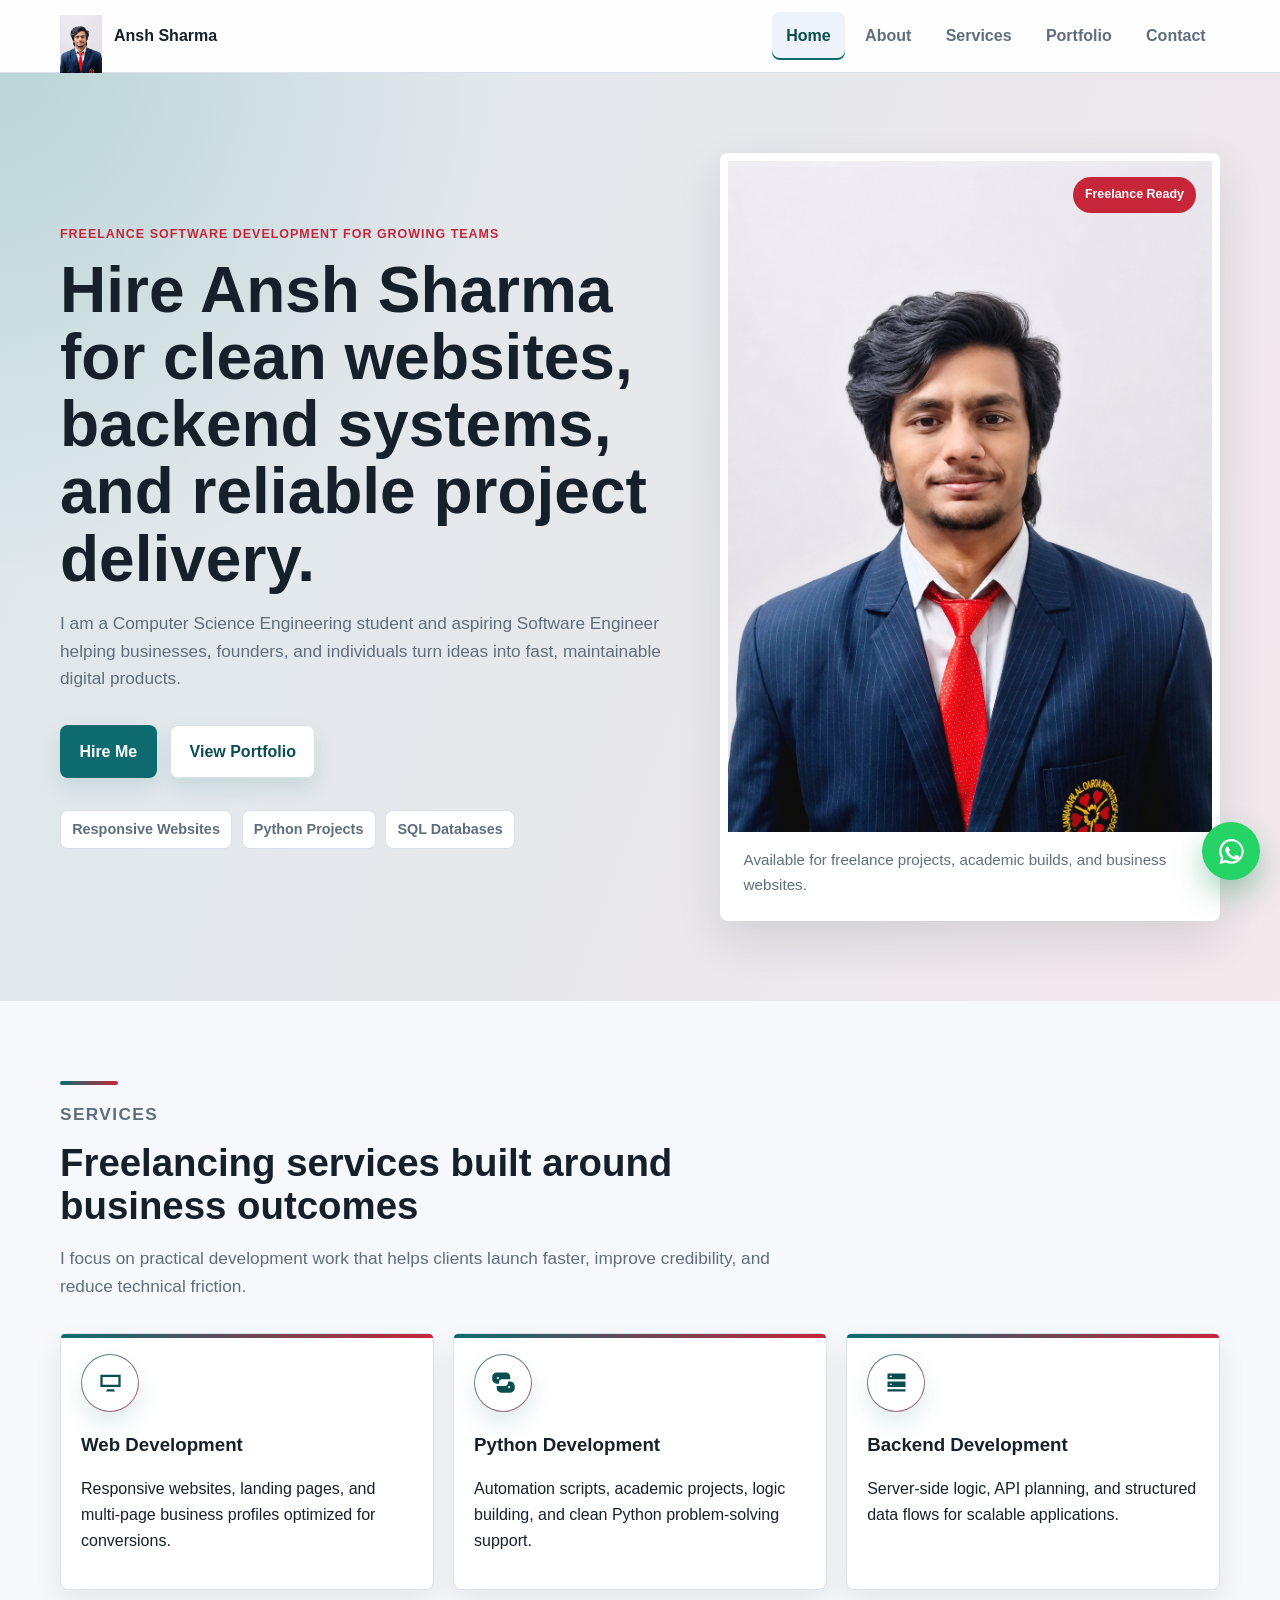
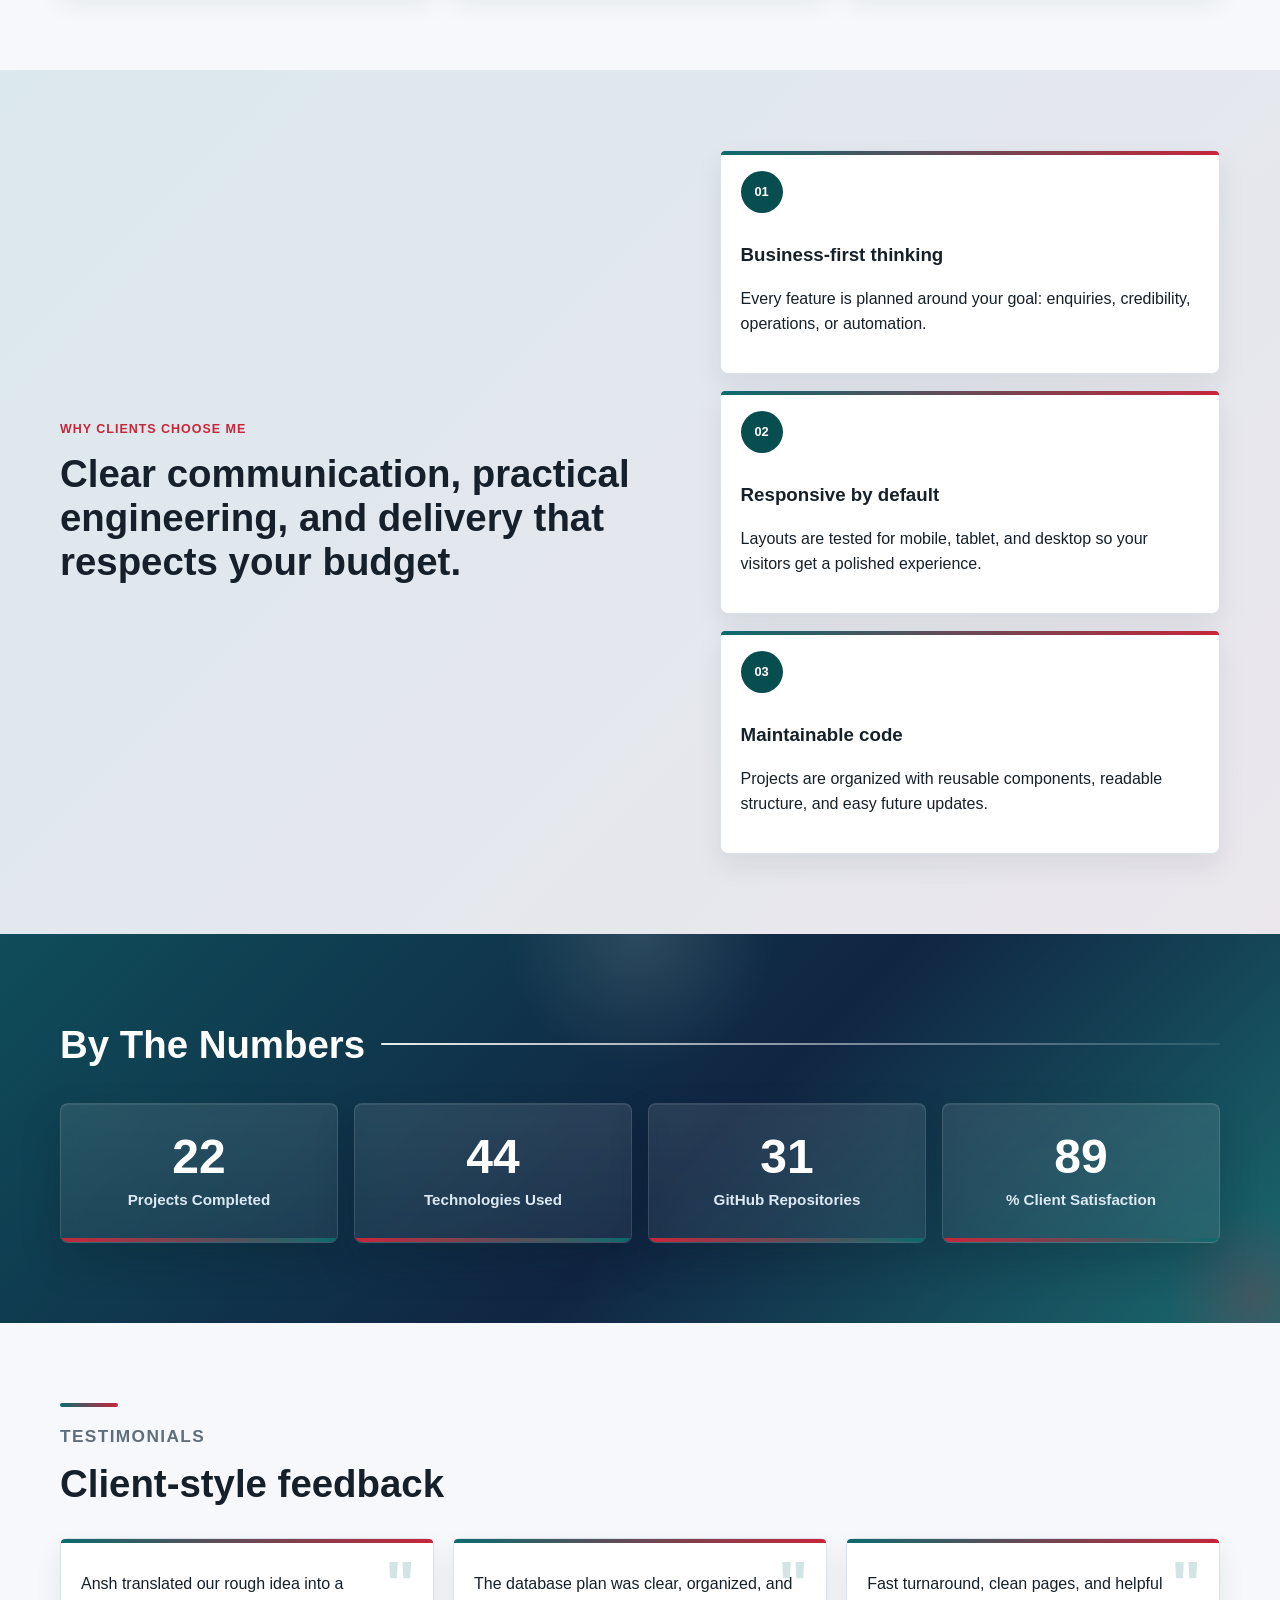
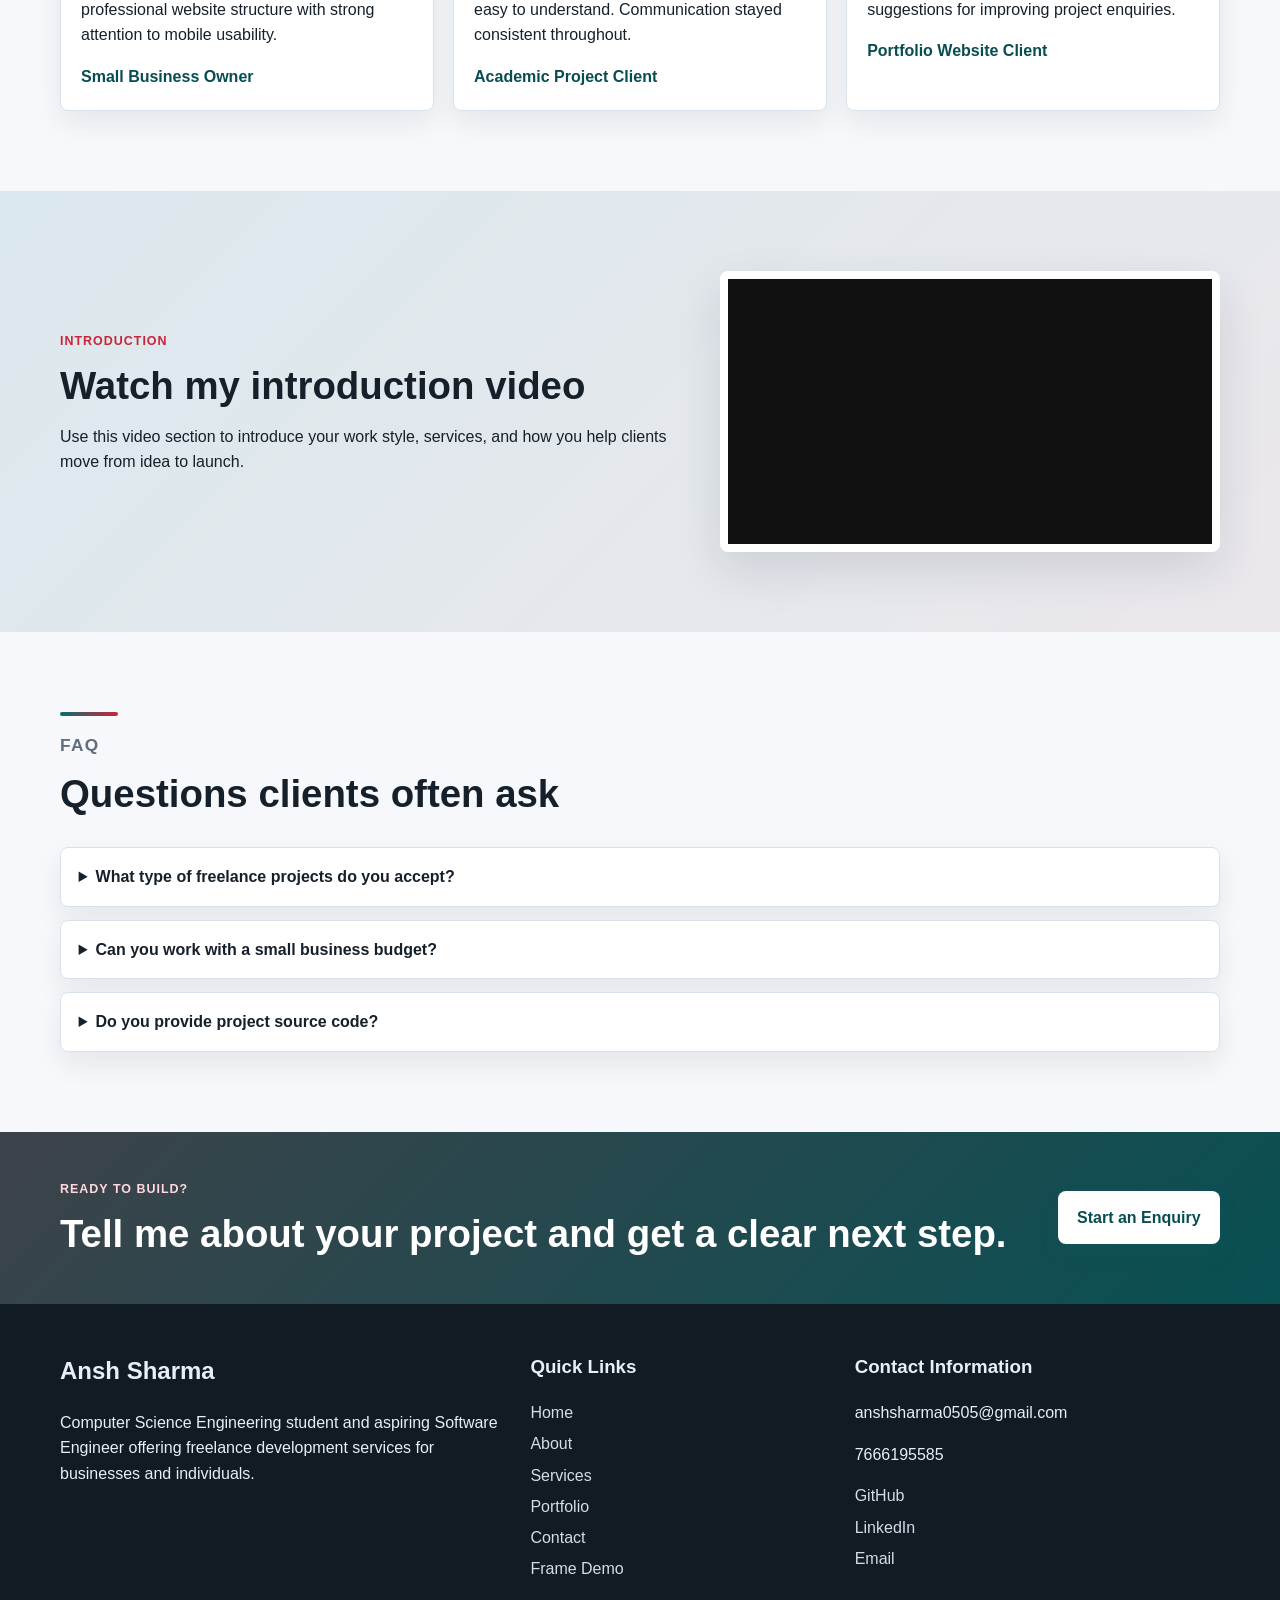
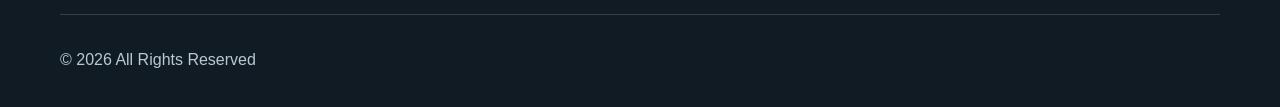
==== index.html @ fb0beac5 "first commit" ====
<!DOCTYPE html>
<html lang="en">
<head>
  <meta charset="UTF-8">
  <meta name="viewport" content="width=device-width, initial-scale=1.0">
  <title>Ansh Sharma | Freelance Software Engineer & Web Developer</title>
  <meta name="description" content="Hire Ansh Sharma, a Computer Science Engineering student and aspiring Software Engineer, for web development, Python development, backend APIs, SQL database design, bug fixing, and portfolio websites.">
  <meta name="keywords" content="Ansh Sharma, freelance web developer, software engineer, Python developer, SQL database design, backend developer, portfolio website developer">
  <meta name="author" content="Ansh Sharma">
  <link rel="canonical" href="https://example.com/">
  <meta property="og:title" content="Ansh Sharma | Freelance Software Engineer">
  <meta property="og:description" content="Client-focused web, Python, backend, SQL, and portfolio website development services.">
  <meta property="og:type" content="website">
  <meta property="og:url" content="https://example.com/">
  <meta property="og:image" content="https://example.com/images/ansh-sharma-profile.png">
  <meta name="twitter:card" content="summary_large_image">
  <meta name="twitter:title" content="Ansh Sharma | Freelance Software Engineer">
  <meta name="twitter:description" content="Freelance software development services for businesses, founders, and students.">
  <meta name="twitter:image" content="https://example.com/images/ansh-sharma-profile.png">
  <link rel="stylesheet" href="css/style.css">
  <script async src="https://www.googletagmanager.com/gtag/js?id=G-XXXXXXXXXX"></script>
  <script>
    window.dataLayer = window.dataLayer || [];
    function gtag(){dataLayer.push(arguments);}
    gtag('js', new Date());
    gtag('config', 'G-XXXXXXXXXX');
  </script>
  <script type="application/ld+json">
  {
    "@context": "https://schema.org",
    "@graph": [
      {
        "@type": "Person",
        "name": "Ansh Sharma",
        "jobTitle": "Freelance Software Engineer",
        "url": "https://example.com/",
        "image": "https://example.com/images/ansh-sharma-profile.png",
        "knowsAbout": ["Web Development", "Python Development", "SQL Database Design", "Backend Development", "Bug Fixing"]
      },
      {
        "@type": "LocalBusiness",
        "name": "Ansh Sharma Freelance Software Development",
        "url": "https://example.com/",
        "image": "https://example.com/images/ansh-sharma-profile.png",
        "priceRange": "$$",
        "address": {
          "@type": "PostalAddress",
          "addressCountry": "IN"
        }
      },
      {
        "@type": "Service",
        "name": "Freelance Software Development Services",
        "provider": {
          "@type": "Person",
          "name": "Ansh Sharma"
        },
        "serviceType": ["Web Development", "Python Development", "SQL Database Design", "Backend Development", "Portfolio Website Development"]
      }
    ]
  }
  </script>
</head>
<body>
  <a class="skip-link" href="#main">Skip to content</a>
  <div data-header></div>

  <main id="main">
    <section class="hero section" aria-labelledby="home-title">
      <div class="container hero-grid">
        <div class="hero-copy">
          <p class="eyebrow">Freelance software development for growing teams</p>
          <h1 id="home-title">Hire Ansh Sharma for clean websites, backend systems, and reliable project delivery.</h1>
          <p class="hero-text">I am a Computer Science Engineering student and aspiring Software Engineer helping businesses, founders, and individuals turn ideas into fast, maintainable digital products.</p>
          <div class="action-row">
            <a class="btn btn-primary" href="contact.html" data-track="hire_me">Hire Me</a>
            <a class="btn btn-secondary" href="portfolio.html">View Portfolio</a>
          </div>
          <div class="trust-strip" aria-label="Service strengths">
            <span>Responsive Websites</span>
            <span>Python Projects</span>
            <span>SQL Databases</span>
          </div>
        </div>
        <figure class="profile-panel">
          <picture>
            <img src="images/ansh-sharma-profile.png" alt="Professional profile photo of Ansh Sharma" width="1025" height="1536" loading="eager">
          </picture>
          <figcaption>Available for freelance projects, academic builds, and business websites.</figcaption>
        </figure>
      </div>
    </section>

    <section class="section" aria-labelledby="service-highlights">
      <div class="container">
        <div class="section-heading">
          <p class="eyebrow">Services</p>
          <h2 id="service-highlights">Freelancing services built around business outcomes</h2>
          <p>I focus on practical development work that helps clients launch faster, improve credibility, and reduce technical friction.</p>
        </div>
        <div class="service-grid compact">
          <article class="service-card">
            <span class="icon-box" aria-hidden="true"><svg viewBox="0 0 24 24"><path d="M3 5h18v11H3V5Zm2 2v7h14V7H5Zm4 11h6l1 2H8l1-2Z"/></svg></span>
            <h3>Web Development</h3>
            <p>Responsive websites, landing pages, and multi-page business profiles optimized for conversions.</p>
          </article>
          <article class="service-card">
            <span class="icon-box" aria-hidden="true"><svg viewBox="0 0 24 24"><path d="M10 3h4a4 4 0 0 1 4 4v2h-7a3 3 0 0 0-3 3v1H6a4 4 0 0 1-4-4V7a4 4 0 0 1 4-4h4Zm-3 4a1 1 0 1 0 0 2 1 1 0 0 0 0-2Zm7 14h-4a4 4 0 0 1-4-4v-2h7a3 3 0 0 0 3-3v-1h2a4 4 0 0 1 4 4v2a4 4 0 0 1-4 4h-4Zm3-4a1 1 0 1 0 0-2 1 1 0 0 0 0 2Z"/></svg></span>
            <h3>Python Development</h3>
            <p>Automation scripts, academic projects, logic building, and clean Python problem-solving support.</p>
          </article>
          <article class="service-card">
            <span class="icon-box" aria-hidden="true"><svg viewBox="0 0 24 24"><path d="M4 4h16v5H4V4Zm2 2v1h2V6H6Zm-2 5h16v5H4v-5Zm2 2v1h2v-1H6Zm-2 5h16v2H4v-2Z"/></svg></span>
            <h3>Backend Development</h3>
            <p>Server-side logic, API planning, and structured data flows for scalable applications.</p>
          </article>
        </div>
      </div>
    </section>

    <section class="section alt" aria-labelledby="benefits-title">
      <div class="container two-column">
        <div>
          <p class="eyebrow">Why clients choose me</p>
          <h2 id="benefits-title">Clear communication, practical engineering, and delivery that respects your budget.</h2>
        </div>
        <div class="benefit-list">
          <article>
            <span class="mini-icon">01</span>
            <h3>Business-first thinking</h3>
            <p>Every feature is planned around your goal: enquiries, credibility, operations, or automation.</p>
          </article>
          <article>
            <span class="mini-icon">02</span>
            <h3>Responsive by default</h3>
            <p>Layouts are tested for mobile, tablet, and desktop so your visitors get a polished experience.</p>
          </article>
          <article>
            <span class="mini-icon">03</span>
            <h3>Maintainable code</h3>
            <p>Projects are organized with reusable components, readable structure, and easy future updates.</p>
          </article>
        </div>
      </div>
    </section>

    <section class="section numbers-section" aria-labelledby="numbers-title">
      <div class="container">
        <div class="numbers-heading">
          <h2 id="numbers-title">By The Numbers</h2>
          <span class="heading-line" aria-hidden="true"></span>
        </div>
        <div class="numbers-grid" data-counter-section>
          <article class="number-card">
            <strong data-count="25">0</strong>
            <span>Projects Completed</span>
          </article>
          <article class="number-card">
            <strong data-count="50">0</strong>
            <span>Technologies Used</span>
          </article>
          <article class="number-card">
            <strong data-count="35">0</strong>
            <span>GitHub Repositories</span>
          </article>
          <article class="number-card">
            <strong data-count="100">0</strong>
            <span>% Client Satisfaction</span>
          </article>
        </div>
      </div>
    </section>

    <section class="section" aria-labelledby="testimonials-title">
      <div class="container">
        <div class="section-heading">
          <p class="eyebrow">Testimonials</p>
          <h2 id="testimonials-title">Client-style feedback</h2>
        </div>
        <div class="testimonial-grid">
          <blockquote>
            <p>Ansh translated our rough idea into a professional website structure with strong attention to mobile usability.</p>
            <cite>Small Business Owner</cite>
          </blockquote>
          <blockquote>
            <p>The database plan was clear, organized, and easy to understand. Communication stayed consistent throughout.</p>
            <cite>Academic Project Client</cite>
          </blockquote>
          <blockquote>
            <p>Fast turnaround, clean pages, and helpful suggestions for improving project enquiries.</p>
            <cite>Portfolio Website Client</cite>
          </blockquote>
        </div>
      </div>
    </section>

    <section class="section alt" aria-labelledby="intro-video-title">
      <div class="container video-layout">
        <div>
          <p class="eyebrow">Introduction</p>
          <h2 id="intro-video-title">Watch my introduction video</h2>
          <p>Use this video section to introduce your work style, services, and how you help clients move from idea to launch.</p>
        </div>
        <div class="video-frame">
          <iframe width="560" height="315" src="https://www.youtube.com/embed/Akv9d1X_qKA?si=hVdNcwXOrkPX4GkA" title="YouTube video player" allow="accelerometer; autoplay; clipboard-write; encrypted-media; gyroscope; picture-in-picture; web-share" referrerpolicy="strict-origin-when-cross-origin" allowfullscreen loading="lazy"></iframe>
        </div>
      </div>
    </section>

    <section class="section" aria-labelledby="faq-title">
      <div class="container">
        <div class="section-heading">
          <p class="eyebrow">FAQ</p>
          <h2 id="faq-title">Questions clients often ask</h2>
        </div>
        <div class="faq-list">
          <details>
            <summary>What type of freelance projects do you accept?</summary>
            <p>I accept websites, Python applications, SQL database work, backend features, bug fixing, and portfolio website development.</p>
          </details>
          <details>
            <summary>Can you work with a small business budget?</summary>
            <p>Yes. I can scope the project in phases so the most valuable features are delivered first.</p>
          </details>
          <details>
            <summary>Do you provide project source code?</summary>
            <p>Yes. Final deliverables can include source code, documentation, deployment notes, and a handover call.</p>
          </details>
        </div>
      </div>
    </section>

    <section class="cta-band" aria-labelledby="home-cta">
      <div class="container cta-inner">
        <div>
          <p class="eyebrow">Ready to build?</p>
          <h2 id="home-cta">Tell me about your project and get a clear next step.</h2>
        </div>
        <a class="btn btn-light" href="contact.html" data-track="hire_me">Start an Enquiry</a>
      </div>
    </section>
  </main>

  <a class="whatsapp-float" href="https://wa.me/917666195585" target="_blank" rel="noopener" aria-label="Chat with Ansh Sharma on WhatsApp">
    <svg viewBox="0 0 32 32" aria-hidden="true">
      <path d="M16.02 3.2A12.72 12.72 0 0 0 5.14 22.5L3.7 28.8l6.43-1.5A12.73 12.73 0 1 0 16.02 3.2Zm0 2.3a10.43 10.43 0 0 1 8.78 16.05 10.42 10.42 0 0 1-13.96 3.32l-.45-.27-3.55.83.8-3.45-.3-.48A10.42 10.42 0 0 1 16.02 5.5Zm-4.36 5.48c-.24 0-.63.09-.96.45-.33.36-1.26 1.23-1.26 3 0 1.77 1.29 3.48 1.47 3.72.18.24 2.49 3.99 6.16 5.43 3.05 1.2 3.67.96 4.33.9.66-.06 2.13-.87 2.43-1.71.3-.84.3-1.56.21-1.71-.09-.15-.33-.24-.69-.42-.36-.18-2.13-1.05-2.46-1.17-.33-.12-.57-.18-.81.18-.24.36-.93 1.17-1.14 1.41-.21.24-.42.27-.78.09-.36-.18-1.52-.56-2.9-1.79-1.07-.95-1.79-2.13-2-2.49-.21-.36-.02-.55.16-.73.16-.16.36-.42.54-.63.18-.21.24-.36.36-.6.12-.24.06-.45-.03-.63-.09-.18-.81-1.95-1.11-2.67-.29-.7-.59-.6-.81-.61h-.71Z"/>
    </svg>
  </a>
  <div data-footer></div>
  <script src="js/script.js" defer></script>
</body>
</html>
---- css/style.css ----
:root {
  --bg: #f6f8fb;
  --surface: #ffffff;
  --surface-strong: #edf3f8;
  --text: #16202a;
  --muted: #5f6e7d;
  --primary: #0d6b6f;
  --primary-dark: #084d50;
  --accent: #c7263a;
  --line: #d9e2ea;
  --shadow: 0 18px 45px rgba(25, 40, 56, 0.12);
  --shadow-soft: 0 12px 28px rgba(25, 40, 56, 0.08);
  --radius: 8px;
  --max: 1160px;
}

* {
  box-sizing: border-box;
}

html {
  scroll-behavior: smooth;
}

body {
  margin: 0;
  font-family: Arial, Helvetica, sans-serif;
  line-height: 1.6;
  color: var(--text);
  background:
    linear-gradient(180deg, rgba(237, 243, 248, 0.9), rgba(246, 248, 251, 0) 420px),
    var(--bg);
}

img,
iframe {
  max-width: 100%;
}

img {
  display: block;
  height: auto;
}

a {
  color: inherit;
}

.skip-link,
.visually-hidden {
  position: absolute;
  width: 1px;
  height: 1px;
  overflow: hidden;
  clip: rect(0, 0, 0, 0);
  white-space: nowrap;
}

.skip-link:focus {
  z-index: 1000;
  width: auto;
  height: auto;
  clip: auto;
  top: 1rem;
  left: 1rem;
  padding: 0.75rem 1rem;
  background: var(--text);
  color: #fff;
}

.container {
  width: min(100% - 2rem, var(--max));
  margin: 0 auto;
}

.narrow {
  max-width: 820px;
}

.site-header {
  position: sticky;
  top: 0;
  z-index: 100;
  background: rgba(255, 255, 255, 0.9);
  border-bottom: 1px solid var(--line);
  backdrop-filter: blur(14px);
}

.nav-wrap {
  min-height: 72px;
  display: flex;
  align-items: center;
  justify-content: space-between;
  gap: 1rem;
}

.brand {
  display: inline-flex;
  align-items: center;
  gap: 0.75rem;
  text-decoration: none;
  font-weight: 800;
}

.brand-mark {
  width: 42px;
  height: 42px;
  display: grid;
  place-items: center;
  border-radius: 50%;
  background: linear-gradient(135deg, var(--primary), var(--accent));
  color: #fff;
  letter-spacing: 0;
}

.nav-toggle {
  display: none;
  width: 44px;
  height: 44px;
  border: 1px solid var(--line);
  background: #fff;
  border-radius: var(--radius);
  cursor: pointer;
}

.nav-toggle span {
  display: block;
  width: 20px;
  height: 2px;
  margin: 5px auto;
  background: var(--text);
}

.nav-list {
  display: flex;
  align-items: center;
  gap: 0.35rem;
  margin: 0;
  padding: 0;
  list-style: none;
}

.nav-list a {
  display: block;
  padding: 0.7rem 0.9rem;
  border-radius: var(--radius);
  text-decoration: none;
  font-weight: 700;
  color: var(--muted);
}

.nav-list a:hover,
.nav-list a.active {
  color: var(--primary-dark);
  background: var(--surface-strong);
}

.nav-list a.active {
  box-shadow: inset 0 -2px 0 var(--primary);
}

.section,
.page-hero {
  padding: 5rem 0;
}

.alt {
  background:
    linear-gradient(135deg, rgba(13, 107, 111, 0.08), rgba(199, 38, 58, 0.06)),
    var(--surface-strong);
}

.hero {
  min-height: calc(100vh - 72px);
  display: flex;
  align-items: center;
  background:
    radial-gradient(circle at top left, rgba(13, 107, 111, 0.16), transparent 32rem),
    linear-gradient(110deg, rgba(13, 107, 111, 0.11), rgba(199, 38, 58, 0.08)),
    var(--bg);
}

.hero-copy {
  position: relative;
}

.hero-grid,
.page-hero-grid,
.two-column,
.video-layout,
.contact-grid,
.info-grid {
  display: grid;
  grid-template-columns: 1.1fr 0.9fr;
  gap: 3rem;
  align-items: center;
}

.hero-copy h1,
.page-hero h1 {
  margin: 0;
  font-size: clamp(2.2rem, 5vw, 4.8rem);
  line-height: 1.05;
  letter-spacing: 0;
}

.hero-text,
.page-hero p,
.section-heading p {
  color: var(--muted);
  font-size: 1.08rem;
}

.eyebrow {
  margin: 0 0 0.75rem;
  color: var(--accent);
  font-size: 0.78rem;
  font-weight: 800;
  letter-spacing: 0.08em;
  text-transform: uppercase;
}

.action-row {
  display: flex;
  flex-wrap: wrap;
  gap: 0.85rem;
  margin: 2rem 0;
}

.btn {
  display: inline-flex;
  align-items: center;
  justify-content: center;
  min-height: 46px;
  padding: 0.78rem 1.15rem;
  border: 1px solid transparent;
  border-radius: var(--radius);
  font-weight: 800;
  text-decoration: none;
  cursor: pointer;
  box-shadow: 0 10px 20px rgba(13, 107, 111, 0.12);
  transition: transform 0.2s ease, background 0.2s ease, box-shadow 0.2s ease;
}

.btn:hover {
  transform: translateY(-2px);
  box-shadow: 0 14px 26px rgba(13, 107, 111, 0.18);
}

.btn-primary,
.btn-small {
  background: var(--primary);
  color: #fff;
}

.btn-secondary {
  background: #fff;
  color: var(--primary-dark);
  border-color: var(--line);
}

.btn-light {
  background: #fff;
  color: var(--primary-dark);
}

.btn-small {
  min-height: 40px;
  padding: 0.6rem 0.85rem;
  font-size: 0.9rem;
}

.trust-strip,
.skill-cloud,
.project-actions,
.social-links,
.footer-links {
  display: flex;
  flex-wrap: wrap;
  gap: 0.6rem;
}

.trust-strip span,
.skill-cloud span,
.tech-list {
  padding: 0.45rem 0.7rem;
  border: 1px solid var(--line);
  border-radius: var(--radius);
  background: #fff;
  color: var(--muted);
  font-weight: 700;
  font-size: 0.9rem;
}

.profile-panel,
.page-photo {
  overflow: hidden;
  border-radius: var(--radius);
  box-shadow: var(--shadow);
  background: #fff;
}

.profile-panel,
.page-photo {
  overflow: hidden;
  border-radius: var(--radius);
  box-shadow: var(--shadow);
  background: #fff;
}

.profile-panel {
  position: relative;
  margin: 0;
  border: 8px solid #fff;
}

.profile-panel::after {
  content: "Freelance Ready";
  position: absolute;
  right: 1rem;
  top: 1rem;
  padding: 0.5rem 0.75rem;
  border-radius: 999px;
  background: var(--accent);
  color: #fff;
  font-size: 0.78rem;
  font-weight: 800;
}

.profile-panel img {
  width: 100%;
  max-height: 680px;
  object-fit: cover;
  object-position: center top;
}

.profile-panel figcaption {
  padding: 1rem;
  color: var(--muted);
  font-size: 0.95rem;
}

.page-photo {
  width: min(100%, 360px);
  justify-self: end;
  aspect-ratio: 4 / 5;
  object-fit: cover;
  object-position: center top;
}

.section-heading {
  max-width: 760px;
  margin-bottom: 2rem;
}

.section-heading::before {
  content: "";
  display: block;
  width: 58px;
  height: 4px;
  margin-bottom: 1rem;
  border-radius: 999px;
  background: linear-gradient(90deg, var(--primary), var(--accent));
}

.section-heading h2,
.two-column h2,
.video-layout h2,
.cta-inner h2 {
  margin: 0;
  font-size: clamp(1.75rem, 3vw, 2.6rem);
  line-height: 1.14;
  letter-spacing: 0;
}

.numbers-section {
  position: relative;
  overflow: hidden;
  background:
    radial-gradient(circle at top, rgba(255, 255, 255, 0.12), transparent 18%),
    linear-gradient(135deg, #0f4d5a, #102542 55%, #1a6a6f);
  color: #f8fbff;
}

.numbers-section::before {
  content: "";
  position: absolute;
  inset: auto -4rem -4rem auto;
  width: 180px;
  height: 180px;
  background: radial-gradient(circle, rgba(199, 38, 58, 0.22), transparent 70%);
  pointer-events: none;
}

.numbers-heading {
  display: flex;
  align-items: center;
  justify-content: space-between;
  gap: 1rem;
  margin-bottom: 1.75rem;
}

.numbers-heading h2 {
  margin: 0;
  font-size: clamp(1.9rem, 3vw, 2.7rem);
  color: #fff;
}

.heading-line {
  flex: 1;
  height: 2px;
  border-radius: 999px;
  background: linear-gradient(90deg, rgba(255, 255, 255, 0.9), rgba(255, 255, 255, 0.1));
}

.numbers-grid {
  display: grid;
  grid-template-columns: repeat(4, 1fr);
  gap: 1rem;
}

.number-card {
  position: relative;
  overflow: hidden;
  padding: 1.8rem 1rem;
  text-align: center;
  background: linear-gradient(180deg, rgba(255, 255, 255, 0.1), rgba(255, 255, 255, 0.06));
  border: 1px solid rgba(255, 255, 255, 0.12);
  border-radius: var(--radius);
  backdrop-filter: blur(6px);
  box-shadow: inset 0 1px 0 rgba(255, 255, 255, 0.08), 0 18px 40px rgba(5, 16, 28, 0.18);
}

.number-card::after {
  content: "";
  position: absolute;
  inset: auto 0 0;
  height: 4px;
  background: linear-gradient(90deg, var(--accent), var(--primary));
}

.number-card strong {
  display: block;
  margin-bottom: 0.4rem;
  font-size: clamp(2.2rem, 4vw, 3rem);
  line-height: 1;
  color: #fff;
}

.number-card span {
  color: #dce9f4;
  font-size: 0.95rem;
  font-weight: 700;
}

.service-grid,
.testimonial-grid,
.project-grid {
  display: grid;
  grid-template-columns: repeat(3, 1fr);
  gap: 1.2rem;
}

.service-grid.compact {
  grid-template-columns: repeat(3, 1fr);
}

.service-card,
.project-card,
blockquote,
.enquiry-form,
.contact-aside,
.info-grid article,
.timeline article,
.benefit-list article {
  background: var(--surface);
  border: 1px solid var(--line);
  border-radius: var(--radius);
  position: relative;
  box-shadow: var(--shadow-soft);
  transition: transform 0.22s ease, box-shadow 0.22s ease, border-color 0.22s ease;
}

.service-card::before,
.project-card::before,
.benefit-list article::before,
blockquote::before {
  content: "";
  position: absolute;
  inset: 0 0 auto 0;
  height: 4px;
  border-radius: var(--radius) var(--radius) 0 0;
  background: linear-gradient(90deg, var(--primary), var(--accent));
}

.service-card:hover,
.project-card:hover,
.benefit-list article:hover,
blockquote:hover {
  transform: translateY(-5px);
  border-color: rgba(13, 107, 111, 0.32);
  box-shadow: var(--shadow);
}

.service-card,
blockquote,
.info-grid article,
.timeline article,
.benefit-list article {
  padding: 1.25rem;
}

.icon-box {
  width: 58px;
  height: 58px;
  display: inline-grid;
  place-items: center;
  border: 1px solid rgba(13, 107, 111, 0.16);
  border-radius: 50%;
  background:
    linear-gradient(#fff, #fff) padding-box,
    linear-gradient(135deg, rgba(13, 107, 111, 0.75), rgba(199, 38, 58, 0.75)) border-box;
  color: var(--primary-dark);
  font-weight: 900;
  font-size: 0.9rem;
  box-shadow: 0 12px 22px rgba(13, 107, 111, 0.12);
}

.icon-box svg {
  width: 27px;
  height: 27px;
  fill: currentColor;
}

.service-card h3,
.benefit-list h3,
.project-card h3 {
  margin-bottom: 0.4rem;
}

.mini-icon {
  display: inline-grid;
  width: 42px;
  height: 42px;
  margin-bottom: 0.5rem;
  place-items: center;
  border-radius: 50%;
  background: var(--primary-dark);
  color: #fff;
  font-size: 0.8rem;
  font-weight: 900;
}

.benefit-list {
  display: grid;
  gap: 1rem;
}

.testimonial-grid blockquote {
  margin: 0;
  padding-top: 2rem;
}

blockquote p {
  margin-top: 0;
}

blockquote::after {
  content: '"';
  position: absolute;
  top: 0.85rem;
  right: 1.1rem;
  color: rgba(13, 107, 111, 0.18);
  font-size: 4rem;
  line-height: 1;
  font-weight: 900;
}

cite {
  color: var(--primary-dark);
  font-weight: 800;
  font-style: normal;
}

.video-frame,
.map-frame {
  position: relative;
  overflow: hidden;
  border-radius: var(--radius);
  background: #111;
  box-shadow: var(--shadow);
}

.video-frame {
  border: 8px solid #fff;
}

.video-frame {
  aspect-ratio: 16 / 9;
}

.video-frame iframe,
.map-frame iframe,
.frame-demo-grid iframe {
  width: 100%;
  height: 100%;
  border: 0;
}

.faq-list {
  display: grid;
  gap: 0.8rem;
}

details {
  padding: 1rem 1.1rem;
  border: 1px solid var(--line);
  border-radius: var(--radius);
  background: #fff;
  box-shadow: var(--shadow-soft);
}

summary {
  cursor: pointer;
  font-weight: 800;
}

.cta-band {
  padding: 3rem 0;
  background:
    linear-gradient(135deg, rgba(199, 38, 58, 0.28), rgba(13, 107, 111, 0.1)),
    var(--primary-dark);
  color: #fff;
}

.cta-inner {
  display: flex;
  align-items: center;
  justify-content: space-between;
  gap: 1.5rem;
}

.cta-band .eyebrow {
  color: #ffd7dd;
}

.timeline {
  display: grid;
  gap: 1rem;
}

.timeline h2 {
  margin-bottom: 0.5rem;
}

.timeline span {
  color: var(--accent);
  font-weight: 800;
}

.check-list {
  padding-left: 1.1rem;
}

.project-card {
  overflow: hidden;
}

.project-card img {
  width: 100%;
  aspect-ratio: 16 / 10;
  object-fit: cover;
  background: var(--surface-strong);
}

.project-body {
  padding: 1.1rem;
}

.project-actions {
  align-items: center;
  justify-content: space-between;
}

.text-link {
  color: var(--primary-dark);
  font-weight: 800;
  text-underline-offset: 0.2em;
}

.project-modal {
  width: min(720px, calc(100% - 2rem));
  border: 1px solid var(--line);
  border-radius: var(--radius);
  padding: 1.5rem;
  box-shadow: var(--shadow);
}

.project-modal::backdrop {
  background: rgba(11, 21, 31, 0.62);
}

.modal-close {
  position: absolute;
  top: 0.75rem;
  right: 0.75rem;
  width: 38px;
  height: 38px;
  border: 1px solid var(--line);
  border-radius: var(--radius);
  background: #fff;
  cursor: pointer;
  font-size: 1.4rem;
}

.contact-grid {
  align-items: start;
}

.enquiry-form,
.contact-aside {
  padding: 1.3rem;
}

.form-grid {
  display: grid;
  grid-template-columns: repeat(2, 1fr);
  gap: 1rem;
}

label {
  display: grid;
  gap: 0.35rem;
  margin-bottom: 1rem;
  font-weight: 800;
}

input,
select,
textarea {
  width: 100%;
  min-height: 46px;
  padding: 0.7rem 0.8rem;
  border: 1px solid var(--line);
  border-radius: var(--radius);
  font: inherit;
  background: #fff;
}

input:focus,
select:focus,
textarea:focus {
  outline: 3px solid rgba(13, 107, 111, 0.18);
  border-color: var(--primary);
}

textarea {
  resize: vertical;
}

.checkbox-row {
  grid-template-columns: auto 1fr;
  align-items: start;
  font-weight: 700;
}

.checkbox-row input {
  width: 18px;
  min-height: 18px;
  margin-top: 0.25rem;
}

.field-error {
  min-height: 1.1rem;
  color: var(--accent);
  font-size: 0.84rem;
  font-weight: 700;
}

.form-message {
  margin-bottom: 1rem;
  padding: 0.8rem;
  border-radius: var(--radius);
  display: none;
}

.form-message.show {
  display: block;
}

.form-message.success {
  color: #0b5130;
  background: #daf5e7;
}

.form-message.error {
  color: #7a1021;
  background: #ffe0e6;
}

.form-note {
  color: var(--muted);
  font-size: 0.9rem;
}

.map-frame {
  height: 300px;
  margin-top: 1.2rem;
}

.frame-demo-grid {
  display: grid;
  grid-template-columns: 1fr 1fr;
  gap: 1rem;
}

.frame-demo-grid iframe {
  min-height: 420px;
  border: 1px solid var(--line);
  border-radius: var(--radius);
  background: #fff;
}

.site-footer {
  background: #111b24;
  color: #e8eef3;
  padding: 3rem 0 1.2rem;
}

.whatsapp-float {
  position: fixed;
  right: 1.25rem;
  bottom: 1.25rem;
  z-index: 120;
  width: 58px;
  height: 58px;
  display: grid;
  place-items: center;
  border-radius: 50%;
  background: #25d366;
  color: #fff;
  box-shadow: 0 14px 30px rgba(18, 140, 82, 0.35);
  transition: transform 0.2s ease, box-shadow 0.2s ease;
}

.whatsapp-float:hover {
  transform: translateY(-3px) scale(1.03);
  box-shadow: 0 18px 36px rgba(18, 140, 82, 0.42);
}

.whatsapp-float svg {
  width: 31px;
  height: 31px;
  fill: currentColor;
}

.footer-grid {
  display: grid;
  grid-template-columns: 1.2fr 0.8fr 1fr;
  gap: 2rem;
}

.footer-grid h2,
.footer-grid h3 {
  margin-top: 0;
}

.footer-links,
.social-links {
  flex-direction: column;
  gap: 0.35rem;
}

.footer-links a,
.social-links a {
  color: #d2dde6;
  text-decoration: none;
}

.footer-bottom {
  margin-top: 2rem;
  padding-top: 1rem;
  border-top: 1px solid rgba(255, 255, 255, 0.16);
  color: #bac8d4;
}

@media (max-width: 900px) {
  .nav-toggle {
    display: inline-block;
  }

  .nav-list {
    position: absolute;
    left: 1rem;
    right: 1rem;
    top: 72px;
    display: none;
    flex-direction: column;
    align-items: stretch;
    padding: 0.75rem;
    border: 1px solid var(--line);
    border-radius: var(--radius);
    background: #fff;
    box-shadow: var(--shadow);
  }

  .nav-list.open {
    display: flex;
  }

  .hero-grid,
  .page-hero-grid,
  .two-column,
  .video-layout,
  .contact-grid,
  .info-grid,
  .footer-grid,
  .frame-demo-grid {
    grid-template-columns: 1fr;
  }

  .page-photo {
    justify-self: start;
  }

  .service-grid,
  .service-grid.compact,
  .testimonial-grid,
  .project-grid,
  .numbers-grid {
    grid-template-columns: repeat(2, 1fr);
  }

  .cta-inner {
    align-items: flex-start;
    flex-direction: column;
  }
}

@media (max-width: 620px) {
  .section,
  .page-hero {
    padding: 3.2rem 0;
  }

  .hero {
    min-height: auto;
  }

  .hero-copy h1,
  .page-hero h1 {
    font-size: 2.25rem;
  }

  .service-grid,
  .service-grid.compact,
  .testimonial-grid,
  .project-grid,
  .numbers-grid,
  .form-grid {
    grid-template-columns: 1fr;
  }

  .numbers-heading {
    align-items: flex-start;
    flex-direction: column;
  }

  .heading-line {
    width: 100%;
  }

  .action-row,
  .btn {
    width: 100%;
  }

  .whatsapp-float {
    right: 1rem;
    bottom: 1rem;
    width: 52px;
    height: 52px;
  }

  .profile-panel img {
    max-height: 520px;
  }
}
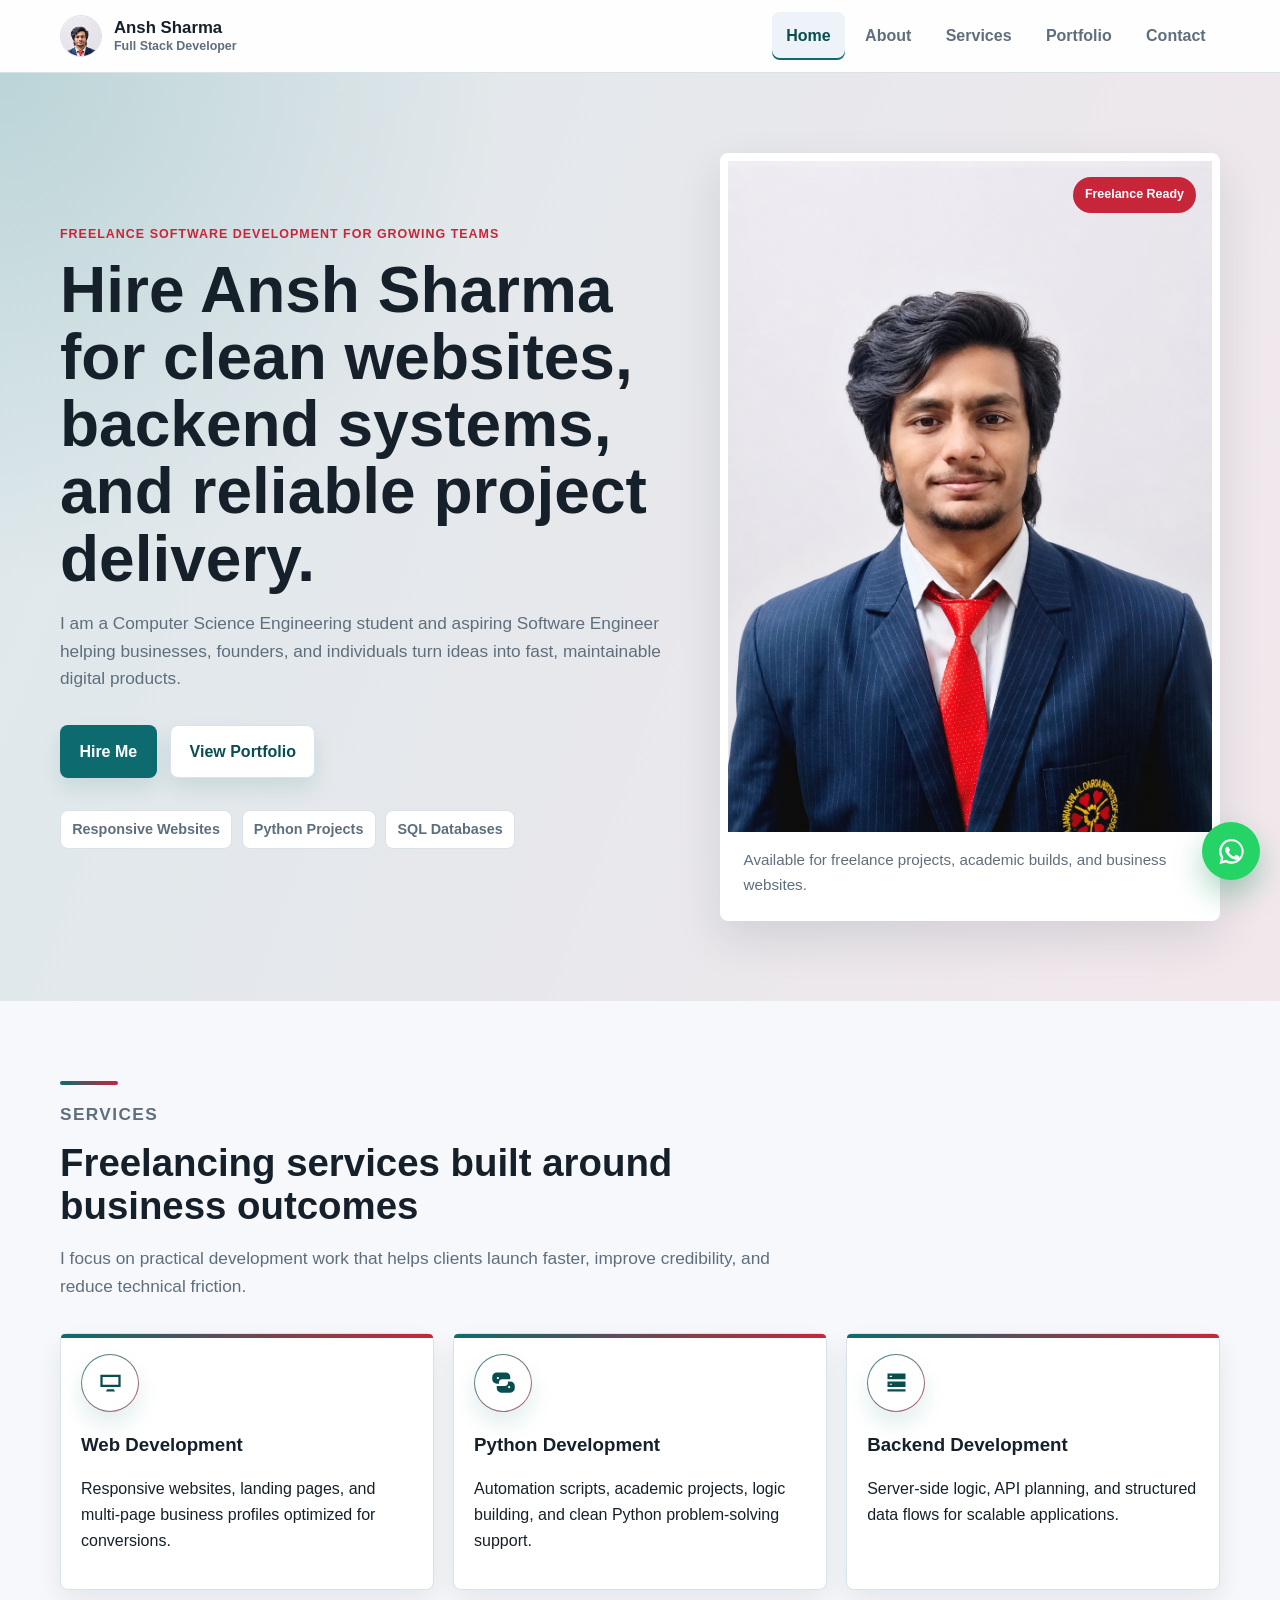
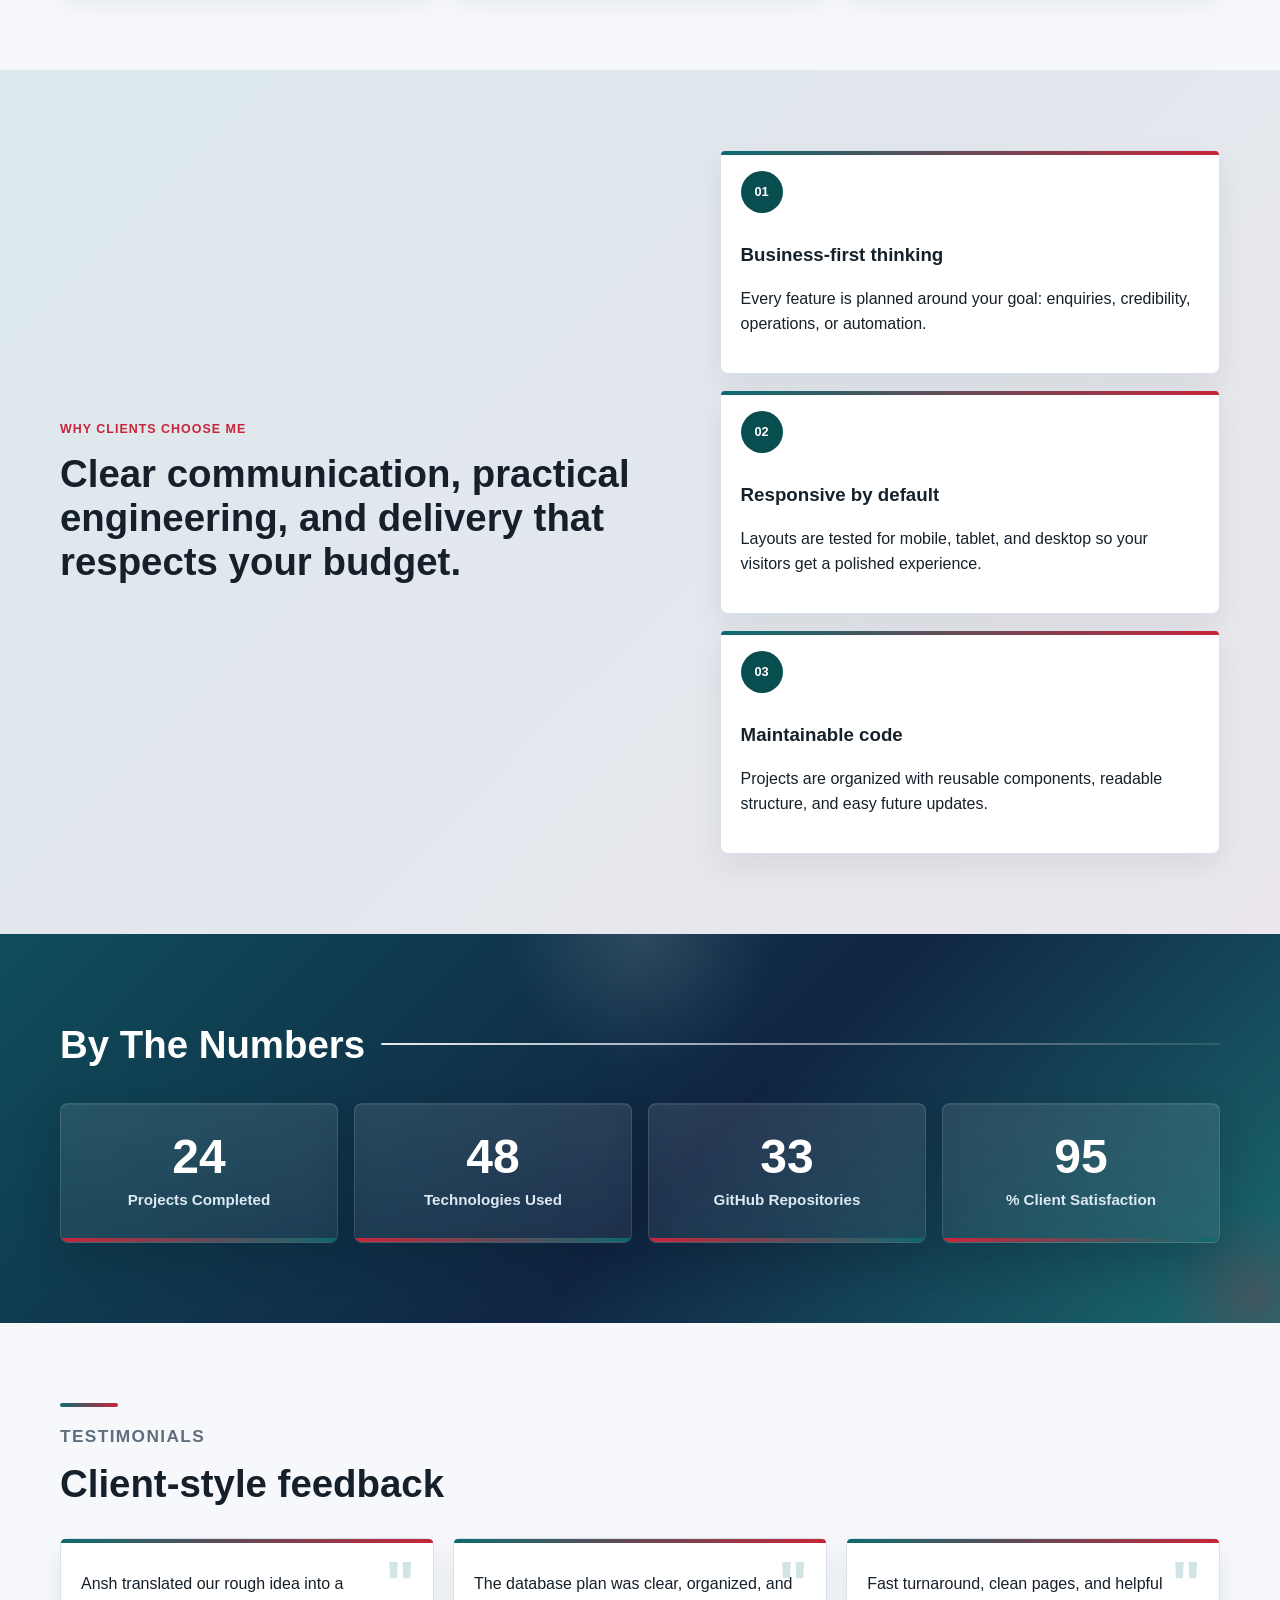
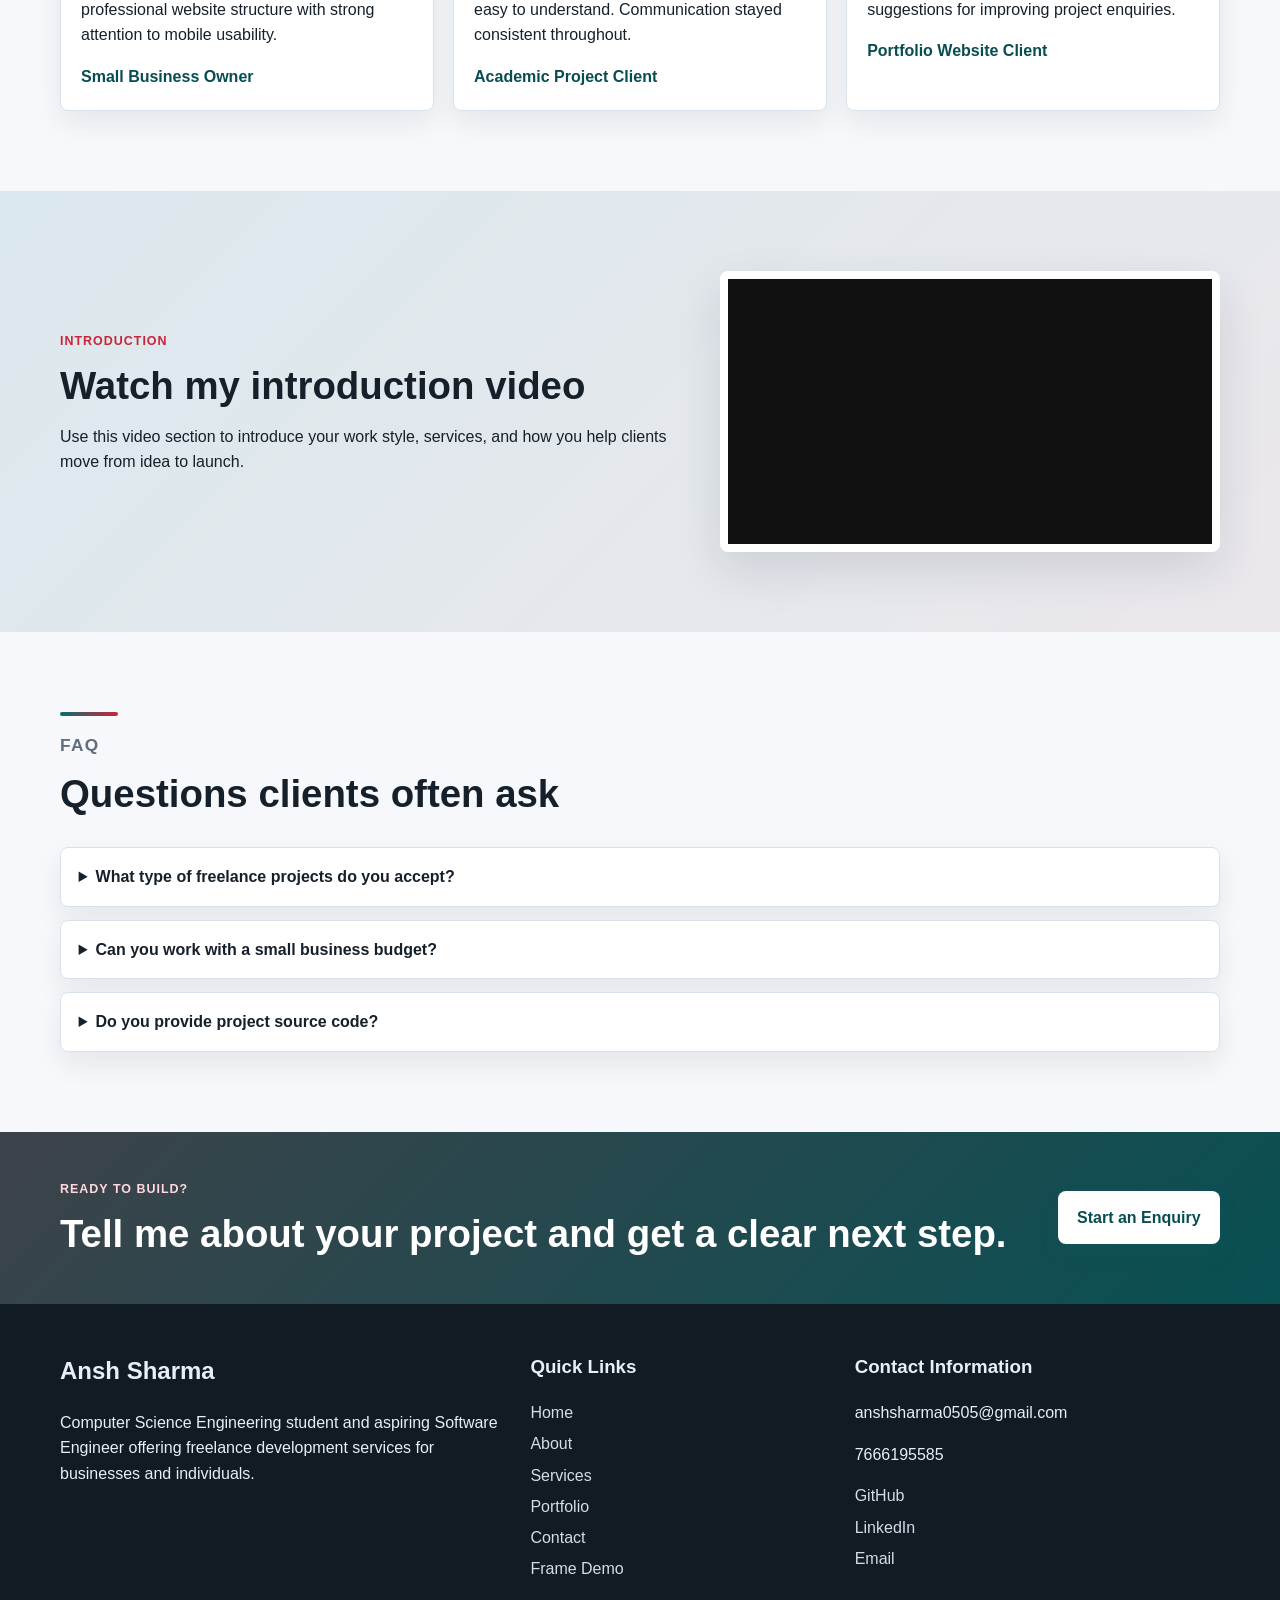
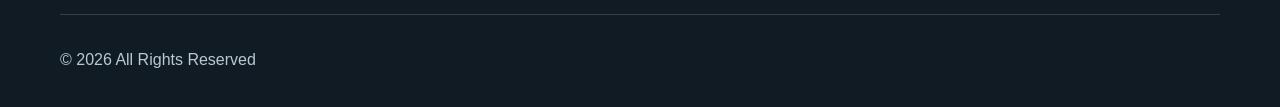
==== commit 764b05ce: "Home page changes" ====
--- a/index.html
+++ b/index.html
@@ -63,7 +63,32 @@
 </head>
 <body>
   <a class="skip-link" href="#main">Skip to content</a>
-  <div data-header></div>
+  
+  <header class="site-header">
+    <div class="container nav-wrap">
+      <a href="index.html" class="brand">
+        <img src="images/ansh-sharma-profile.png" alt="Ansh Sharma" class="brand-avatar">
+        <div class="brand-text">
+          <span class="brand-name">Ansh Sharma</span>
+          <span class="brand-subtitle">Full Stack Developer</span>
+        </div>
+      </a>
+      
+      <button class="nav-toggle" aria-label="Toggle navigation">
+        <span></span>
+        <span></span>
+        <span></span>
+      </button>
+
+      <nav class="nav-list">
+        <a href="index.html" class="active">Home</a>
+        <a href="about.html">About</a>
+        <a href="services.html">Services</a>
+        <a href="portfolio.html">Portfolio</a>
+        <a href="contact.html">Contact</a>
+      </nav>
+    </div>
+  </header>
 
   <main id="main">
     <section class="hero section" aria-labelledby="home-title">
@@ -246,7 +271,8 @@
       <path d="M16.02 3.2A12.72 12.72 0 0 0 5.14 22.5L3.7 28.8l6.43-1.5A12.73 12.73 0 1 0 16.02 3.2Zm0 2.3a10.43 10.43 0 0 1 8.78 16.05 10.42 10.42 0 0 1-13.96 3.32l-.45-.27-3.55.83.8-3.45-.3-.48A10.42 10.42 0 0 1 16.02 5.5Zm-4.36 5.48c-.24 0-.63.09-.96.45-.33.36-1.26 1.23-1.26 3 0 1.77 1.29 3.48 1.47 3.72.18.24 2.49 3.99 6.16 5.43 3.05 1.2 3.67.96 4.33.9.66-.06 2.13-.87 2.43-1.71.3-.84.3-1.56.21-1.71-.09-.15-.33-.24-.69-.42-.36-.18-2.13-1.05-2.46-1.17-.33-.12-.57-.18-.81.18-.24.36-.93 1.17-1.14 1.41-.21.24-.42.27-.78.09-.36-.18-1.52-.56-2.9-1.79-1.07-.95-1.79-2.13-2-2.49-.21-.36-.02-.55.16-.73.16-.16.36-.42.54-.63.18-.21.24-.36.36-.6.12-.24.06-.45-.03-.63-.09-.18-.81-1.95-1.11-2.67-.29-.7-.59-.6-.81-.61h-.71Z"/>
     </svg>
   </a>
+  
   <div data-footer></div>
   <script src="js/script.js" defer></script>
 </body>
-</html>
+</html>
--- a/css/style.css
+++ b/css/style.css
@@ -102,6 +102,35 @@
   font-weight: 800;
 }
 
+/* New CSS properties for the circular profile picture */
+.brand-avatar {
+  width: 42px;
+  height: 42px;
+  border-radius: 50%;
+  object-fit: cover;
+  object-position: center top;
+  border: 1px solid var(--line);
+}
+
+/* New CSS properties to wrap and position the stacked brand text */
+.brand-text {
+  display: flex;
+  flex-direction: column;
+  line-height: 1.2;
+}
+
+.brand-name {
+  font-size: 1.05rem;
+  color: var(--text);
+}
+
+.brand-subtitle {
+  font-size: 0.78rem;
+  font-weight: 600;
+  color: var(--muted);
+  margin-top: 1px;
+}
+
 .brand-mark {
   width: 42px;
   height: 42px;
@@ -283,6 +312,7 @@
 .trust-strip span,
 .skill-cloud span,
 .tech-list {
+  padding: 0.45rem 0.7 your-profile-pic;
   padding: 0.45rem 0.7rem;
   border: 1px solid var(--line);
   border-radius: var(--radius);
@@ -290,14 +320,6 @@
   color: var(--muted);
   font-weight: 700;
   font-size: 0.9rem;
-}
-
-.profile-panel,
-.page-photo {
-  overflow: hidden;
-  border-radius: var(--radius);
-  box-shadow: var(--shadow);
-  background: #fff;
 }
 
 .profile-panel,
@@ -593,9 +615,6 @@
 
 .video-frame {
   border: 8px solid #fff;
-}
-
-.video-frame {
   aspect-ratio: 16 / 9;
 }
 
@@ -985,4 +1004,4 @@
   .profile-panel img {
     max-height: 520px;
   }
-}
+}
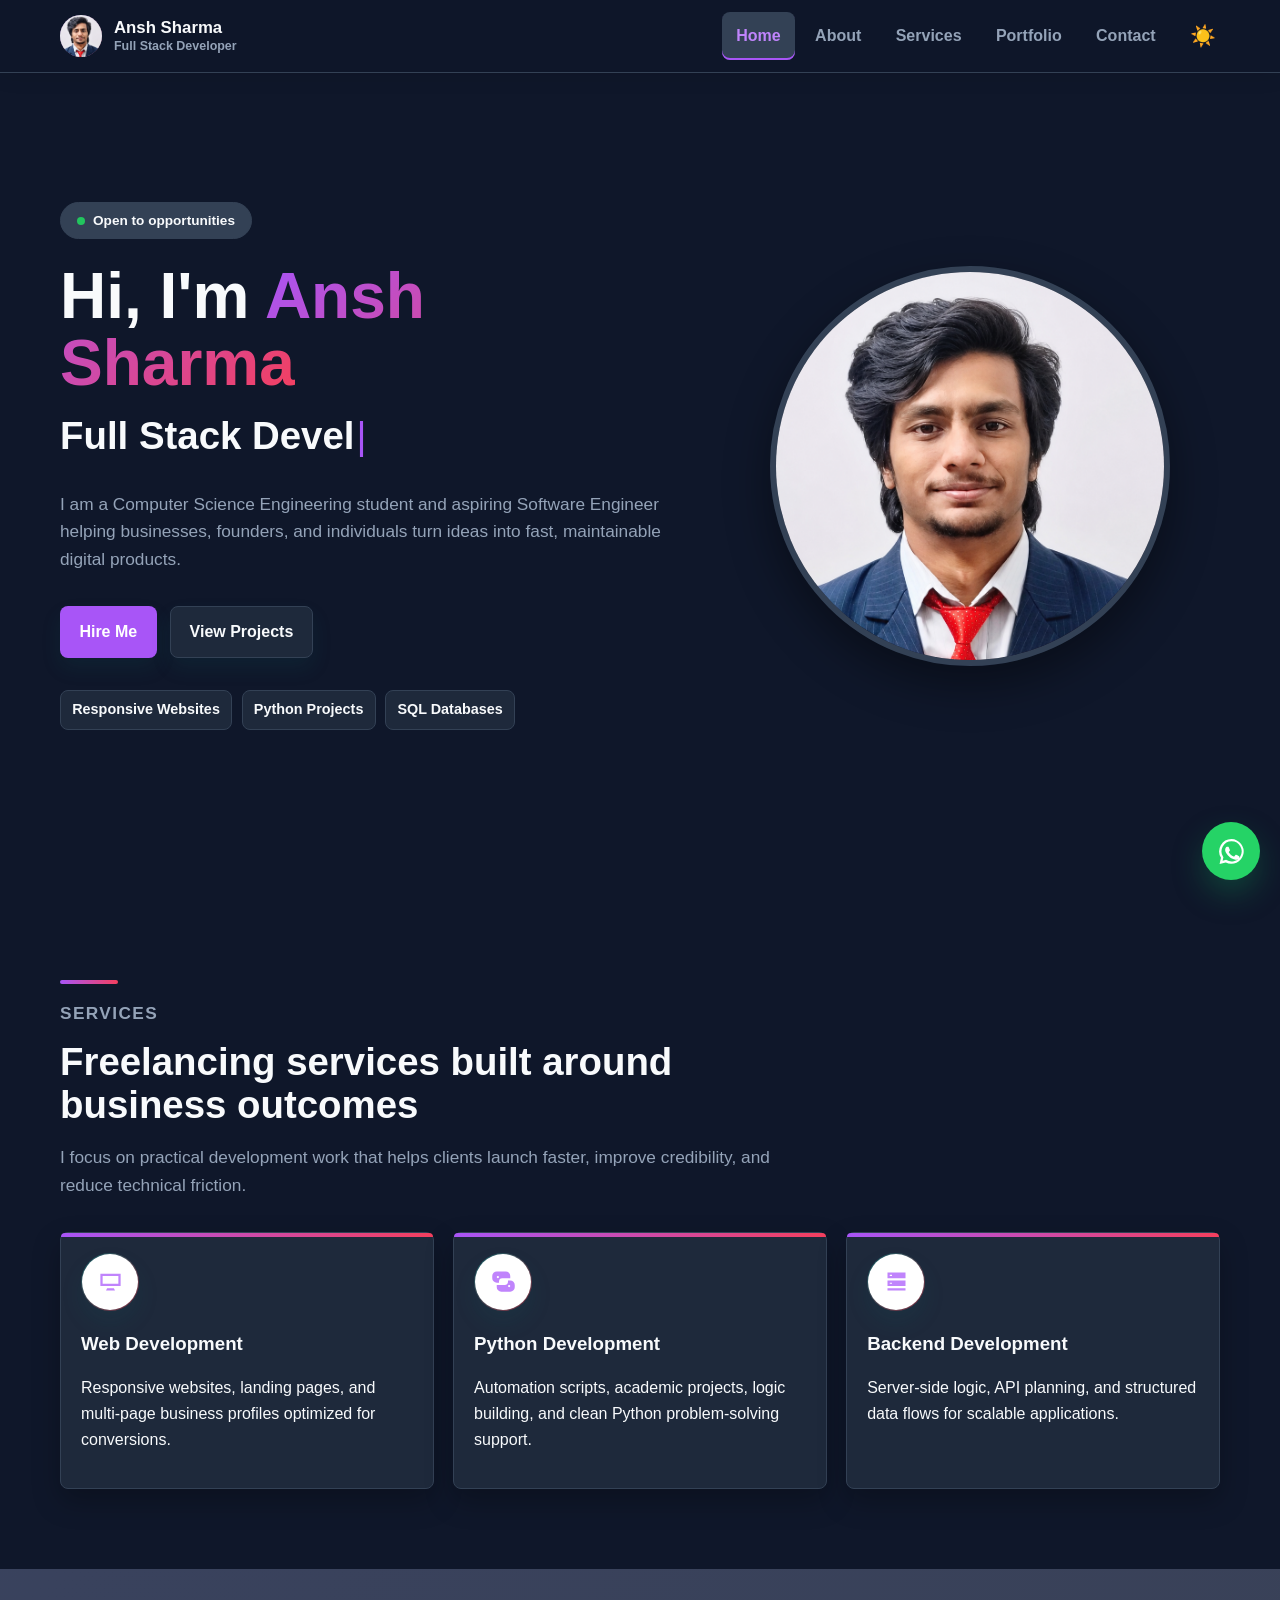
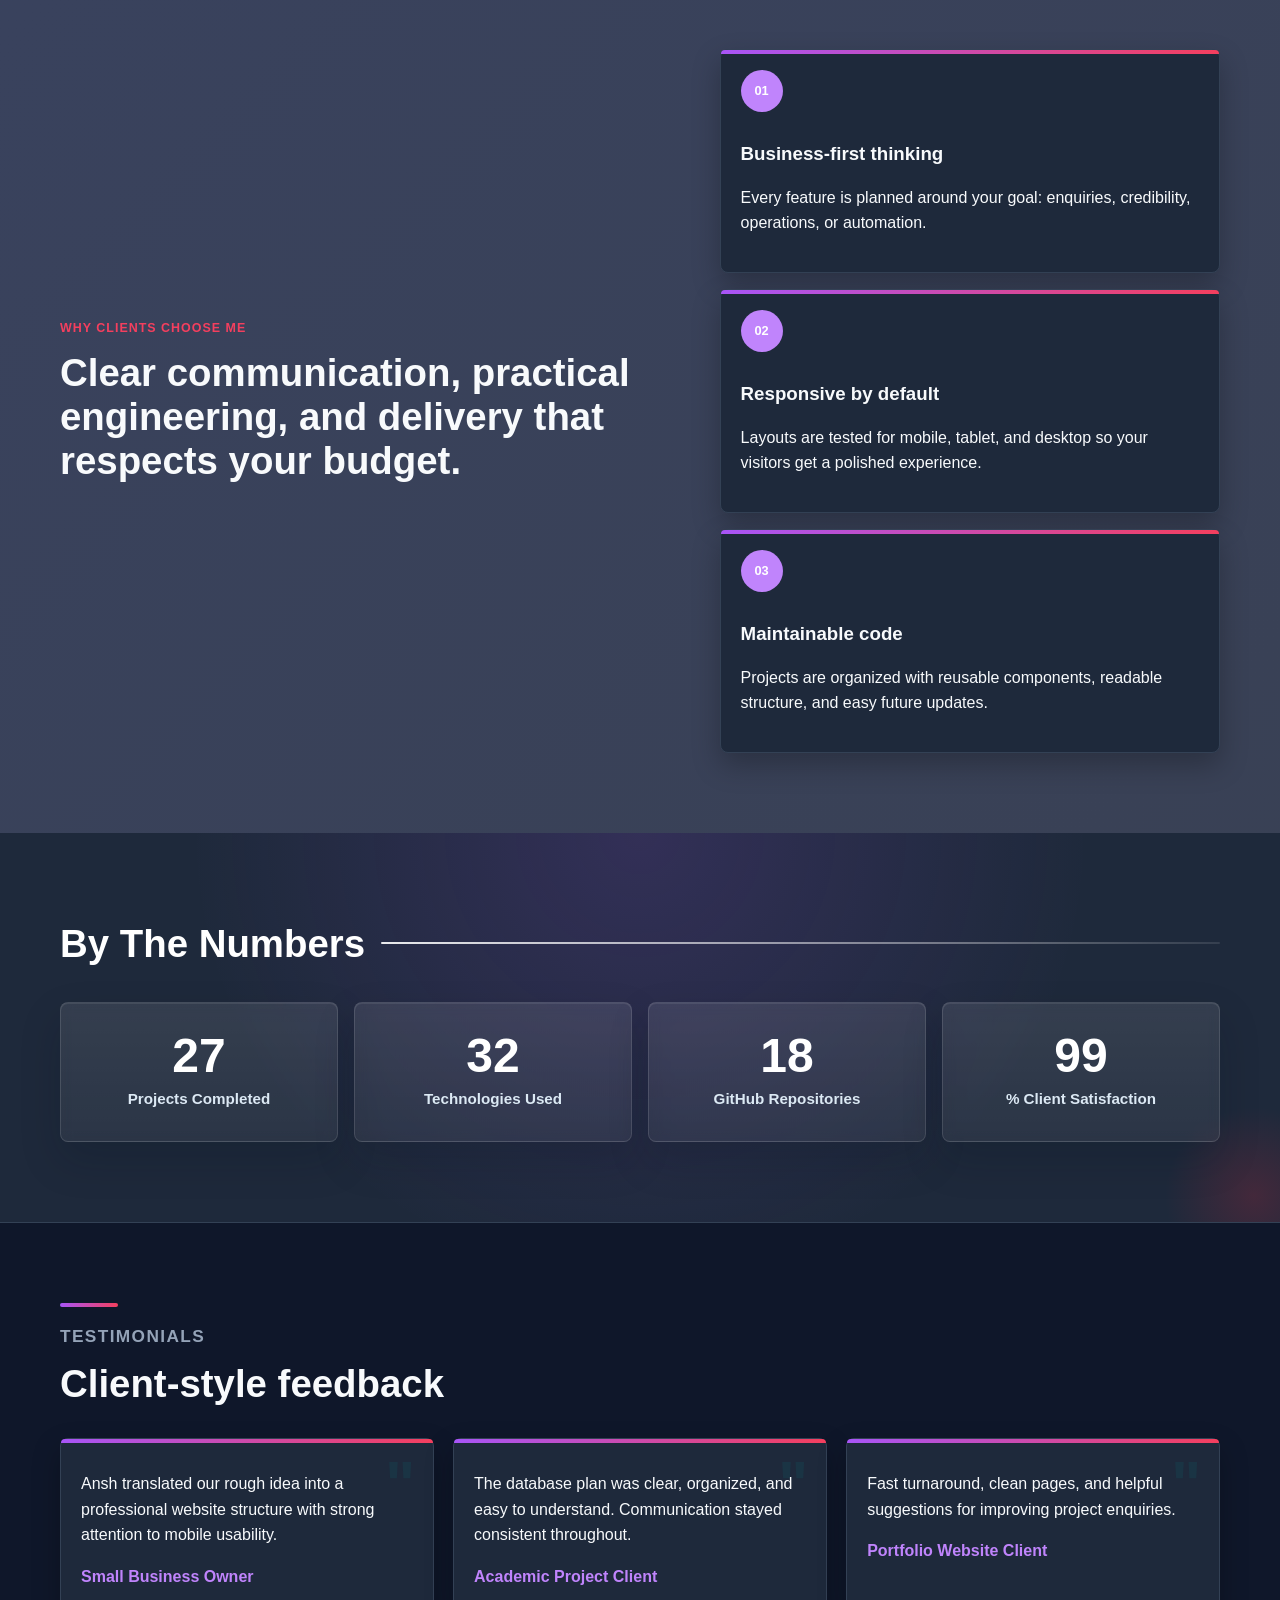
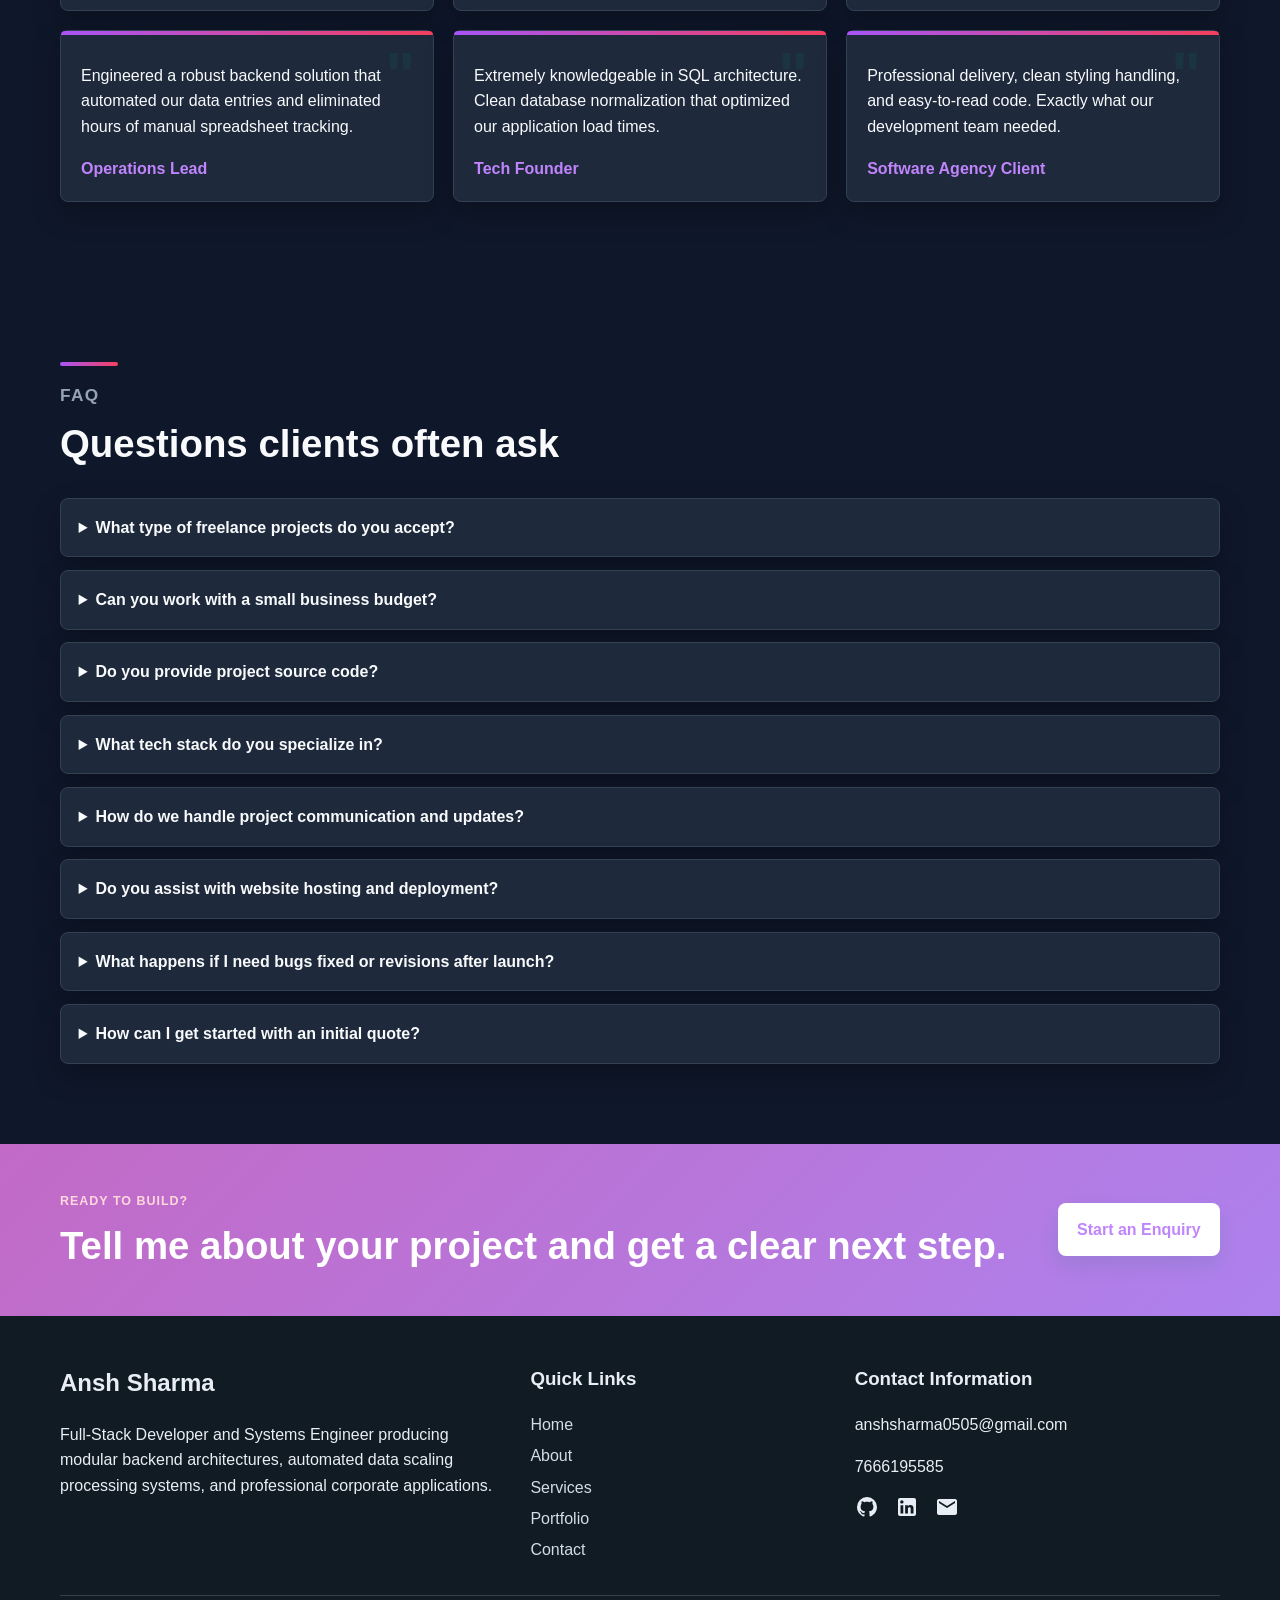
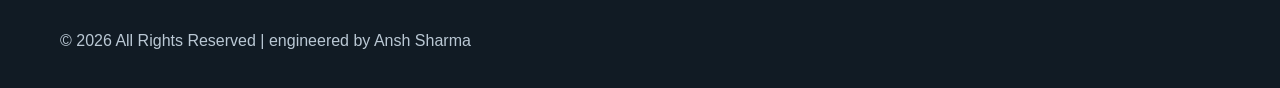
==== commit 2fe4ed6d: "2nd last" ====
--- a/index.html
+++ b/index.html
@@ -64,42 +64,30 @@
 <body>
   <a class="skip-link" href="#main">Skip to content</a>
   
-  <header class="site-header">
-    <div class="container nav-wrap">
-      <a href="index.html" class="brand">
-        <img src="images/ansh-sharma-profile.png" alt="Ansh Sharma" class="brand-avatar">
-        <div class="brand-text">
-          <span class="brand-name">Ansh Sharma</span>
-          <span class="brand-subtitle">Full Stack Developer</span>
-        </div>
-      </a>
-      
-      <button class="nav-toggle" aria-label="Toggle navigation">
-        <span></span>
-        <span></span>
-        <span></span>
-      </button>
-
-      <nav class="nav-list">
-        <a href="index.html" class="active">Home</a>
-        <a href="about.html">About</a>
-        <a href="services.html">Services</a>
-        <a href="portfolio.html">Portfolio</a>
-        <a href="contact.html">Contact</a>
-      </nav>
-    </div>
-  </header>
+  <div data-header></div>
 
   <main id="main">
     <section class="hero section" aria-labelledby="home-title">
-      <div class="container hero-grid">
+      <div class="container hero-grid" style="align-items: center;">
+        
         <div class="hero-copy">
-          <p class="eyebrow">Freelance software development for growing teams</p>
-          <h1 id="home-title">Hire Ansh Sharma for clean websites, backend systems, and reliable project delivery.</h1>
+          <div class="status-badge-container" style="margin-bottom: 1.5rem;">
+            <span class="status-badge" style="display: inline-flex; align-items: center; gap: 0.5rem; background: var(--surface-strong); border: 1px solid var(--line); padding: 0.4rem 1rem; border-radius: 999px; font-size: 0.85rem; font-weight: 700; color: var(--text);">
+              <span style="width: 8px; height: 8px; background-color: #22c55e; border-radius: 50%; display: inline-block; animation: pulse 2s infinite;"></span>
+              Open to opportunities
+            </span>
+          </div>
+
+          <h1 id="home-title" style="margin-bottom: 0.5rem;">Hi, I'm <span style="background: linear-gradient(135deg, var(--primary), var(--accent)); background-clip: text; -webkit-background-clip: text; -webkit-text-fill-color: transparent;">Ansh Sharma</span></h1>
+          
+          <h2 class="typewriter-container" style="margin: 0 0 1.5rem 0; font-size: clamp(1.5rem, 3vw, 2.5rem); font-weight: 800; min-height: 3.8rem; color: var(--text);">
+            <span id="typewriter-text"></span><span class="typewriter-cursor" style="font-weight: 300; animation: blink 0.7s infinite;">|</span>
+          </h2>
+
           <p class="hero-text">I am a Computer Science Engineering student and aspiring Software Engineer helping businesses, founders, and individuals turn ideas into fast, maintainable digital products.</p>
           <div class="action-row">
             <a class="btn btn-primary" href="contact.html" data-track="hire_me">Hire Me</a>
-            <a class="btn btn-secondary" href="portfolio.html">View Portfolio</a>
+            <a class="btn btn-secondary" href="portfolio.html">View Projects</a>
           </div>
           <div class="trust-strip" aria-label="Service strengths">
             <span>Responsive Websites</span>
@@ -107,12 +95,12 @@
             <span>SQL Databases</span>
           </div>
         </div>
-        <figure class="profile-panel">
-          <picture>
-            <img src="images/ansh-sharma-profile.png" alt="Professional profile photo of Ansh Sharma" width="1025" height="1536" loading="eager">
-          </picture>
-          <figcaption>Available for freelance projects, academic builds, and business websites.</figcaption>
-        </figure>
+        <div class="profile-frame-wrap" style="justify-self: center; position: relative;">
+          <div class="profile-circle-container" style="width: clamp(260px, 35vw, 400px); height: clamp(260px, 35vw, 400px); border-radius: 50%; overflow: hidden; border: 6px solid var(--surface-strong); box-shadow: var(--shadow); background: linear-gradient(135deg, rgba(13,107,111,0.1), rgba(199,38,58,0.1));">
+            <img src="images/ansh-sharma-profile.png" alt="Professional profile photo of Ansh Sharma" loading="eager">
+          </div>
+        </div>
+
       </div>
     </section>
 
@@ -177,15 +165,15 @@
         </div>
         <div class="numbers-grid" data-counter-section>
           <article class="number-card">
-            <strong data-count="25">0</strong>
+            <strong data-count="27">0</strong>
             <span>Projects Completed</span>
           </article>
           <article class="number-card">
-            <strong data-count="50">0</strong>
+            <strong data-count="32">0</strong>
             <span>Technologies Used</span>
           </article>
           <article class="number-card">
-            <strong data-count="35">0</strong>
+            <strong data-count="18">0</strong>
             <span>GitHub Repositories</span>
           </article>
           <article class="number-card">
@@ -215,19 +203,18 @@
             <p>Fast turnaround, clean pages, and helpful suggestions for improving project enquiries.</p>
             <cite>Portfolio Website Client</cite>
           </blockquote>
-        </div>
-      </div>
-    </section>
-
-    <section class="section alt" aria-labelledby="intro-video-title">
-      <div class="container video-layout">
-        <div>
-          <p class="eyebrow">Introduction</p>
-          <h2 id="intro-video-title">Watch my introduction video</h2>
-          <p>Use this video section to introduce your work style, services, and how you help clients move from idea to launch.</p>
-        </div>
-        <div class="video-frame">
-          <iframe width="560" height="315" src="https://www.youtube.com/embed/Akv9d1X_qKA?si=hVdNcwXOrkPX4GkA" title="YouTube video player" allow="accelerometer; autoplay; clipboard-write; encrypted-media; gyroscope; picture-in-picture; web-share" referrerpolicy="strict-origin-when-cross-origin" allowfullscreen loading="lazy"></iframe>
+          <blockquote>
+            <p>Engineered a robust backend solution that automated our data entries and eliminated hours of manual spreadsheet tracking.</p>
+            <cite>Operations Lead</cite>
+          </blockquote>
+          <blockquote>
+            <p>Extremely knowledgeable in SQL architecture. Clean database normalization that optimized our application load times.</p>
+            <cite>Tech Founder</cite>
+          </blockquote>
+          <blockquote>
+            <p>Professional delivery, clean styling handling, and easy-to-read code. Exactly what our development team needed.</p>
+            <cite>Software Agency Client</cite>
+          </blockquote>
         </div>
       </div>
     </section>
@@ -250,6 +237,26 @@
           <details>
             <summary>Do you provide project source code?</summary>
             <p>Yes. Final deliverables can include source code, documentation, deployment notes, and a handover call.</p>
+          </details>
+          <details>
+            <summary>What tech stack do you specialize in?</summary>
+            <p>My core competencies include modern web frameworks (HTML5, CSS3, Vanilla JavaScript), robust Python application building, and enterprise relational database designs using SQL frameworks.</p>
+          </details>
+          <details>
+            <summary>How do we handle project communication and updates?</summary>
+            <p>I prioritize clear, transparent timelines. We will communicate via email, scheduled video handovers, or messaging channels with milestone updates at every development stage.</p>
+          </details>
+          <details>
+            <summary>Do you assist with website hosting and deployment?</summary>
+            <p>Yes. I can guide you through the process of setting up domains, configuring hosting parameters, and ensuring your production-ready platform goes live smoothly.</p>
+          </details>
+          <details>
+            <summary>What happens if I need bugs fixed or revisions after launch?</summary>
+            <p>Every contract includes a dedicated post-launch support window to monitor system stability, check cross-device responsiveness, and resolve any immediate functional bugs.</p>
+          </details>
+          <details>
+            <summary>How can I get started with an initial quote?</summary>
+            <p>Simply navigate to the "Contact" page or use the "Start an Enquiry" form below to provide a brief overview of your business goals and budget requirements.</p>
           </details>
         </div>
       </div>
--- a/css/style.css
+++ b/css/style.css
@@ -1,4 +1,7 @@
 :root {
+  /* ==========================================================================
+     LIGHT THEME (Your Original Variables, Set as System Default)
+     ========================================================================== */
   --bg: #f6f8fb;
   --surface: #ffffff;
   --surface-strong: #edf3f8;
@@ -14,6 +17,259 @@
   --max: 1160px;
 }
 
+/* ==========================================================================
+   DYNAMIC DARK THEME (Inspired by the Reference Freelance Platform)
+   ========================================================================== */
+[data-theme="dark"] {
+  --bg: #0f172a;               /* Deep professional slate dark background */
+  --surface: #1e293b;          /* Darker slate for containers/cards */
+  --surface-strong: #334155;   /* Active items and hover cards */
+  --text: #f8fafc;             /* Bright, legible off-white text */
+  --muted: #94a3b8;            /* Smooth description text color */
+  --primary: #a855f7;          /* High-converting purple accent line from the video */
+  --primary-dark: #c084fc;     /* Vibrant violet highlight text */
+  --accent: #f43f5e;           /* Attention-grabbing action accent */
+  --line: #334155;             /* Subtle clean dark borders */
+  --shadow: 0 18px 45px rgba(0, 0, 0, 0.4);
+  --shadow-soft: 0 12px 28px rgba(0, 0, 0, 0.25);
+}
+
+/* Dynamic theme adjustments to non-variable elements */
+[data-theme="dark"] body {
+  background: var(--bg); /* Override light theme body gradient mix for pure dark mode scaling */
+}
+[data-theme="dark"] .site-header {
+  background: rgba(15, 23, 42, 0.9); /* Opaque blurring matches dark mode backdrop */
+}
+[data-theme="dark"] input, 
+[data-theme="dark"] select, 
+[data-theme="dark"] textarea,
+[data-theme="dark"] details,
+[data-theme="dark"] summary,
+[data-theme="dark"] .nav-toggle,
+[data-theme="dark"] .modal-close,
+[data-theme="dark"] .btn-secondary,
+[data-theme="dark"] .trust-strip span, 
+[data-theme="dark"] .skill-cloud span, 
+[data-theme="dark"] .tech-list {
+  background: var(--surface);
+  color: var(--text);
+}
+
+/* Theme Toggle Nav Item Layout Button */
+.theme-toggle-btn {
+  background: none;
+  border: none;
+  cursor: pointer;
+  font-size: 1.25rem;
+  padding: 0.5rem;
+  display: flex;
+  align-items: center;
+  justify-content: center;
+}
+
+.theme-toggle-btn {
+  background: none;
+  border: none;
+  cursor: pointer;
+  font-size: 1.25rem;
+  padding: 0.5rem;
+  display: flex;
+  align-items: center;
+  justify-content: center;
+  order: 2; /* Forces it to the far right side of the inner flex container */
+  margin-left: auto; /* Pushes layout elements gracefully */
+}
+
+@media (max-width: 900px) {
+  .nav-toggle {
+    order: 3; /* Keeps hamburger menu on the absolute outer edge on mobile devices */
+  }
+}
+
+/* Ensure ALL 5 sections on the home page respect theme changes natively */
+[data-theme="dark"] .hero,
+[data-theme="dark"] .section,
+[data-theme="dark"] .page-hero,
+[data-theme="dark"] .alt,
+[data-theme="dark"] .numbers-section {
+  background: var(--bg) !important;
+  color: var(--text) !important;
+}
+
+/* Ensure secondary content strips match the layout depth */
+[data-theme="dark"] .alt {
+  background: linear-gradient(135deg, rgba(168, 85, 247, 0.05), rgba(244, 63, 94, 0.03)), var(--surface-strong) !important;
+}
+
+[data-theme="dark"] .numbers-section {
+  background: radial-gradient(circle at top, rgba(168, 85, 247, 0.15), transparent 60%), var(--surface) !important;
+  border-bottom: 1px solid var(--line);
+}
+
+@keyframes pulse {
+  0% { transform: scale(0.95); box-shadow: 0 0 0 0 rgba(34, 197, 94, 0.7); }
+  70% { transform: scale(1); box-shadow: 0 0 0 6px rgba(34, 197, 94, 0); }
+  100% { transform: scale(0.95); box-shadow: 0 0 0 0 rgba(34, 197, 94, 0); }
+}
+
+@keyframes blink {
+  50% { opacity: 0; }
+}
+
+.typewriter-cursor {
+  color: var(--primary);
+  margin-left: 2px;
+}
+
+/* ==========================================================================
+   PROFILE PICTURE AUTO-ZOOM AND BACKGROUND BALANCING PATCh
+   ========================================================================== */
+
+/* Fixes the navbar circular avatar to eliminate white background gaps */
+.brand-avatar {
+  width: 42px;
+  height: 42px;
+  border-radius: 50%;
+  object-fit: cover !important;
+  object-position: 40% 30% !important; /* Centers focus tracking point directly onto your face */
+  transform: scale(1.3);               /* Uniform zoom to pull out the background white borders completely */
+  background-color: var(--surface-strong);
+}
+
+/* Ensure the wrapper brand-mark hides any overflowing scaled edges cleanly */
+.brand-mark {
+  width: 42px;
+  height: 42px;
+  border-radius: 50%;
+  overflow: hidden;
+  display: grid;
+  place-items: center;
+}
+
+/* Fixes the large main circular Hero picture framing on the right side */
+.profile-circle-container img {
+  width: 100%;
+  height: 100%;
+  object-fit: cover !important;
+  object-position: 40% 30% !important; /* Focuses precisely on the middle region of the original photo */
+  transform: scale(1.25);              /* Crops out the broad white edges beautifully */
+  transition: transform 0.3s ease;
+}
+
+/* Subtle hover interaction for professional execution */
+.profile-circle-container:hover img {
+  transform: scale(1.3);
+}
+
+/* ==========================================================================
+   SCROLL POSITIONING FIX & HERO SPACING REDUCTION (NO CODE DELETION COMPLIANT)
+   ========================================================================== */
+
+/* Forces the navigation header to stay fixed on screen during scrolling */
+.site-header {
+  position: fixed !important;
+  top: 0 !important;
+  left: 0 !important;
+  width: 100% !important;
+  z-index: 1000 !important;
+  box-shadow: 0 2px 20px rgba(0, 0, 0, 0.1);
+}
+
+/* Adjusts the body padding to accommodate the newly fixed header height */
+body {
+  padding-top: 72px !important;
+}
+
+/* Reduces the gap between the header and the hero elements */
+.hero.section {
+  padding-top: 2rem !important;  /* Decreases top padding to shift elements upward */
+  padding-bottom: 3.5rem !important;
+  min-height: calc(100vh - 72px) !important;
+  display: flex;
+  align-items: center;
+}
+
+/* fine-tune alignment grid spacing to prevent clipping on diverse monitors */
+.hero-grid {
+  margin-top: -1rem !important; /* shifts the internal contents up gracefully */
+}
+
+.social-links a:hover {
+  color: var(--primary) !important;
+}
+
+/* Pricing layout visual indicator accents */
+.pricing-card::before {
+  content: "";
+  position: absolute;
+  inset: 0 0 auto 0;
+  height: 4px;
+  border-radius: var(--radius) var(--radius) 0 0;
+  background: linear-gradient(90deg, var(--primary), var(--accent));
+}
+
+.pricing-card:hover, .workflow-step:hover {
+  transform: translateY(-4px);
+  border-color: var(--primary) !important;
+  box-shadow: var(--shadow) !important;
+  transition: transform 0.22s ease, border-color 0.22s ease, box-shadow 0.22s ease;
+}
+
+/* ==========================================================================
+   ABOUT PAGE VISUAL RESET & GRIDS UNIFICATION (NO CODE DELETION COMPLIANT)
+   ========================================================================== */
+
+/* Forces the page-hero title selection to respect professional constraint bounds */
+.page-hero h1 {
+  font-size: clamp(2.2rem, 4vw, 3.5rem) !important;
+  line-height: 1.15 !important;
+  font-weight: 800;
+  color: var(--text);
+}
+
+/* Reduces top layout padding for page headers to stay aligned under the fixed navbar */
+.page-hero.section {
+  padding-top: 2rem !important;
+  padding-bottom: 3.5rem !important;
+}
+
+@media (max-width: 620px) {
+  .ethics-grid {
+    grid-template-columns: 1fr !important; /* Stack columns vertically on phones */
+    gap: 1.25rem !important;
+  }
+}
+
+/* Custom styling adjustments to unify the detailed skills layout */
+@media (max-width: 900px) {
+  .skills-detailed-grid {
+    grid-template-columns: repeat(2, 1fr) !important;
+  }
+}
+@media (max-width: 620px) {
+  .skills-detailed-grid {
+    grid-template-columns: 1fr !important;
+  }
+}
+
+/* ==========================================================================
+   ABOUT PAGE SECTION SWAP GAP REPAIR (NO CODE DELETION COMPLIANT)
+   ========================================================================== */
+
+/* Safely compresses the excessive padding gap when Education follows Skills */
+section[aria-labelledby="skills-title"] + section,
+.skills-detailed-grid + section,
+section:has(#skills-title) + section {
+  padding-top: 1.5rem !important; /* Reduces the top gap significantly while maintaining breathing room */
+}
+
+/* Ensure the heading elements within that section sit tight */
+section[aria-labelledby="skills-title"] + section .section-heading,
+section:has(#skills-title) + section h2 {
+  margin-top: 0 !important;
+}
+
 * {
   box-sizing: border-box;
 }
@@ -100,16 +356,6 @@
   gap: 0.75rem;
   text-decoration: none;
   font-weight: 800;
-}
-
-/* New CSS properties for the circular profile picture */
-.brand-avatar {
-  width: 42px;
-  height: 42px;
-  border-radius: 50%;
-  object-fit: cover;
-  object-position: center top;
-  border: 1px solid var(--line);
 }
 
 /* New CSS properties to wrap and position the stacked brand text */
@@ -451,14 +697,6 @@
   border-radius: var(--radius);
   backdrop-filter: blur(6px);
   box-shadow: inset 0 1px 0 rgba(255, 255, 255, 0.08), 0 18px 40px rgba(5, 16, 28, 0.18);
-}
-
-.number-card::after {
-  content: "";
-  position: absolute;
-  inset: auto 0 0;
-  height: 4px;
-  background: linear-gradient(90deg, var(--accent), var(--primary));
 }
 
 .number-card strong {
@@ -604,8 +842,7 @@
   font-style: normal;
 }
 
-.video-frame,
-.map-frame {
+.video-frame{
   position: relative;
   overflow: hidden;
   border-radius: var(--radius);
@@ -619,7 +856,6 @@
 }
 
 .video-frame iframe,
-.map-frame iframe,
 .frame-demo-grid iframe {
   width: 100%;
   height: 100%;
@@ -820,11 +1056,6 @@
 .form-note {
   color: var(--muted);
   font-size: 0.9rem;
-}
-
-.map-frame {
-  height: 300px;
-  margin-top: 1.2rem;
 }
 
 .frame-demo-grid {
@@ -963,7 +1194,7 @@
   }
 
   .hero {
-    min-height: auto;
+    min-height: 0;
   }
 
   .hero-copy h1,
@@ -1004,4 +1235,42 @@
   .profile-panel img {
     max-height: 520px;
   }
+
+  [data-theme="dark"] body {
+    background: var(--bg) !important;
+  }
+
+  /* Ensure the nav-wrap flex layout manages spaces cleanly */
+  .nav-wrap {
+    display: flex;
+    align-items: center;
+    justify-content: space-between;
+  }
+
+  /* Force the wrapper container containing the theme switcher and burger to the right */
+  .nav-wrap > div:last-of-type {
+    margin-left: auto;
+    margin-right: 1.5rem; /* Leaves breathing room between toggle and links */
+    display: flex;
+    align-items: center;
+    gap: 0.75rem;
+  }
+
+  /* Adjust button presentation natively */
+  .theme-toggle-btn {
+    background: none;
+    border: none;
+    cursor: pointer;
+    font-size: 1.3rem;
+    padding: 0.4rem;
+    display: inline-flex;
+    align-items: center;
+    justify-content: center;
+  }
+
+  @media (max-width: 900px) {
+    .nav-wrap > div:last-of-type {
+      margin-right: 0;
+    }
+  }
 }
